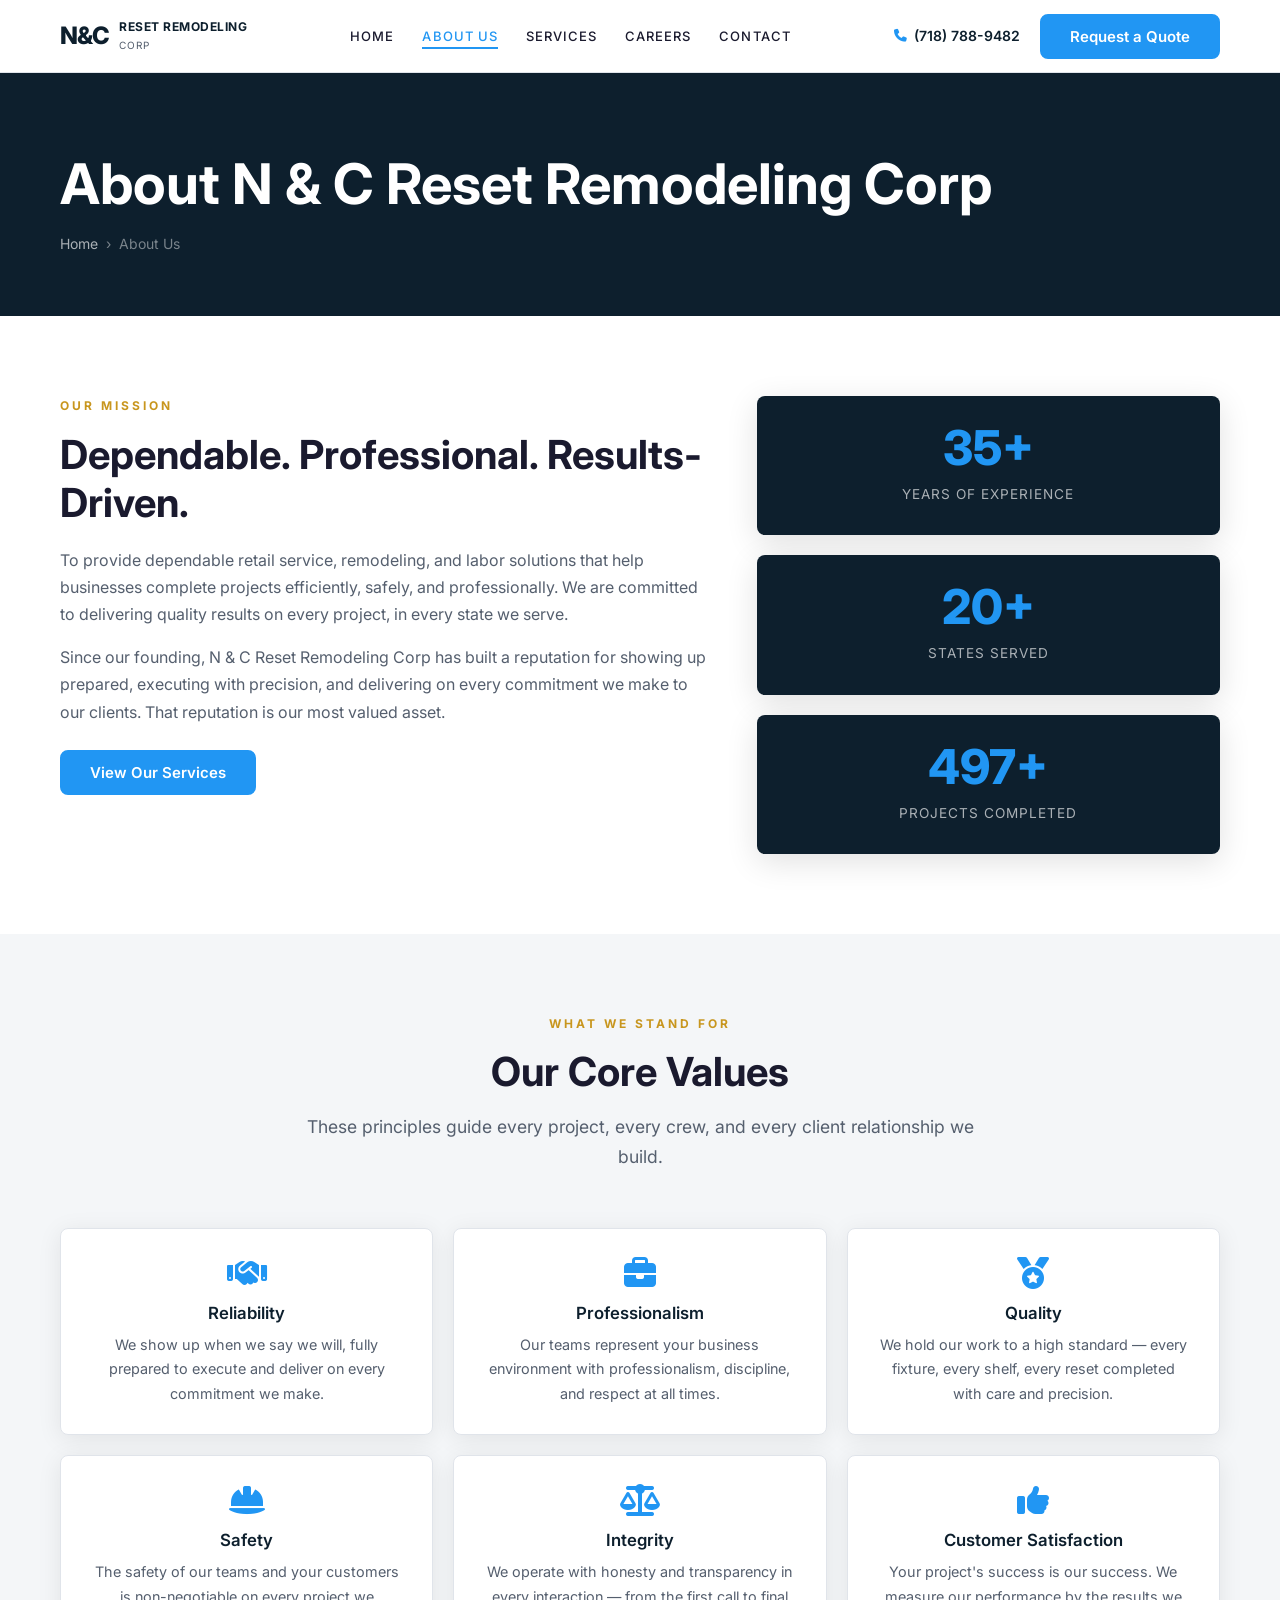
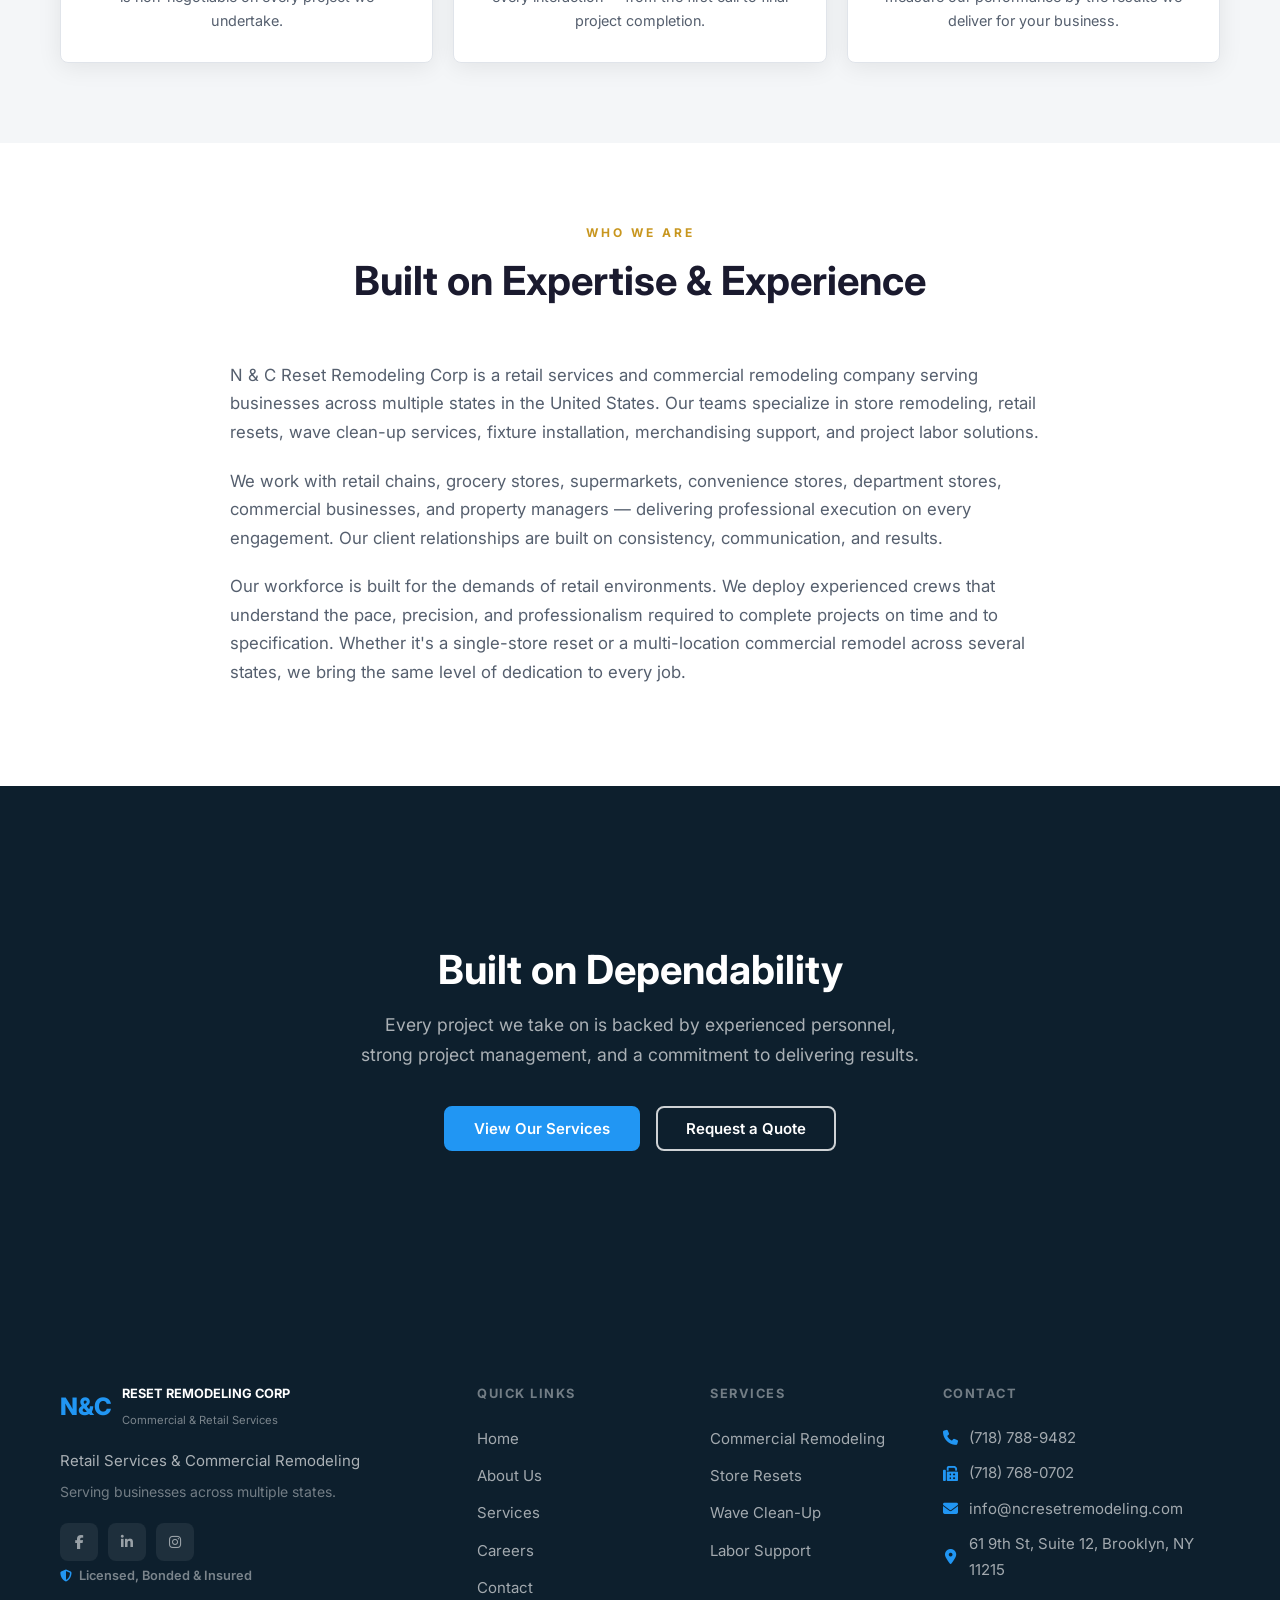
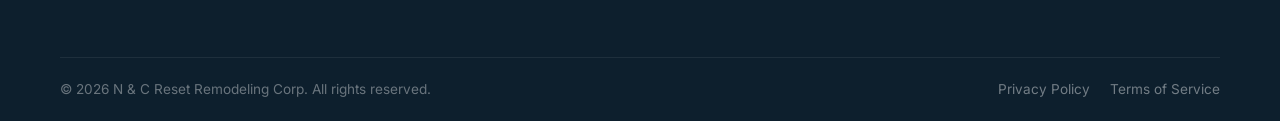
==== about.html @ b8c286b2 "Initial launch-ready build — N&C Reset Remodeling Corp website - 7-page static site: index, about, s" ====
<!DOCTYPE html>
<html lang="en">
<head>
  <meta charset="UTF-8">
  <meta name="viewport" content="width=device-width, initial-scale=1.0">
  <meta name="description" content="About N&C Reset Remodeling Corp — our mission, core values, and company story. Experienced retail services and commercial remodeling across multiple states.">
  <title>About Us — N&C Reset Remodeling Corp</title>
  <link rel="preconnect" href="https://fonts.googleapis.com">
  <link rel="preconnect" href="https://fonts.gstatic.com" crossorigin>
  <link href="https://fonts.googleapis.com/css2?family=Inter:wght@400;500;600;700;800&display=swap" rel="stylesheet">
  <link href="https://cdnjs.cloudflare.com/ajax/libs/font-awesome/6.4.0/css/all.min.css" rel="stylesheet">
  <link rel="stylesheet" href="css/styles.css">
  <link rel="icon" type="image/svg+xml" href="favicon.svg">
  <meta name="theme-color" content="#0D1F2D">
  <meta property="og:type" content="website">
  <meta property="og:site_name" content="N&amp;C Reset Remodeling Corp">
  <meta property="og:title" content="About Us — N&amp;C Reset Remodeling Corp">
  <meta property="og:description" content="35+ years of experience in retail services and commercial remodeling. Dependable crews, professional execution, and multi-state reach.">
  <meta property="og:image" content="https://www.ncresetremodeling.com/og-image.jpg">
  <meta property="og:url" content="https://www.ncresetremodeling.com/about.html">
  <meta name="twitter:card" content="summary_large_image">
  <meta name="twitter:title" content="About Us — N&amp;C Reset Remodeling Corp">
  <meta name="twitter:description" content="35+ years of experience in retail services and commercial remodeling. Dependable crews, professional execution, and multi-state reach.">
  <meta name="twitter:image" content="https://www.ncresetremodeling.com/og-image.jpg">
</head>
<body>

  <a href="#main-content" class="skip-link">Skip to main content</a>

  <header>
    <nav class="site-nav" id="site-nav" aria-label="Main navigation">
      <div class="container">
        <div class="nav-inner">
          <a href="index.html" class="nav-logo" aria-label="N&C Reset Remodeling Corp — Home">
            <span class="nav-logo-mark">N&amp;C</span>
            <div class="nav-logo-text">
              <strong>RESET REMODELING</strong>
              <span>CORP</span>
            </div>
          </a>
          <ul class="nav-links" role="menubar" aria-label="Primary navigation">
            <li role="none"><a href="index.html" role="menuitem">Home</a></li>
            <li role="none"><a href="about.html" role="menuitem" class="active">About Us</a></li>
            <li role="none"><a href="services.html" role="menuitem">Services</a></li>
            <li role="none"><a href="careers.html" role="menuitem">Careers</a></li>
            <li role="none"><a href="contact.html" role="menuitem">Contact</a></li>
          </ul>
          <div class="nav-right">
            <a href="tel:7187889482" class="nav-phone" aria-label="Call us at (718) 788-9482">
              <i class="fas fa-phone" aria-hidden="true"></i> (718) 788-9482
            </a>
            <a href="contact.html#quote" class="btn btn-primary">Request a Quote</a>
          </div>
          <button class="hamburger" id="hamburger" aria-label="Open navigation menu" aria-expanded="false" aria-controls="mobile-menu">
            <span></span><span></span><span></span>
          </button>
        </div>
      </div>
    </nav>
  </header>

  <div class="mobile-menu" id="mobile-menu" role="dialog" aria-modal="true" aria-label="Mobile navigation">
    <a href="index.html">Home</a>
    <a href="about.html">About Us</a>
    <a href="services.html">Services</a>
    <a href="careers.html">Careers</a>
    <a href="contact.html">Contact</a>
    <a href="contact.html#quote" class="btn btn-primary">Request a Quote</a>
  </div>

  <main id="main-content">

    <!-- ── Page Hero ── -->
    <section class="page-hero" aria-labelledby="page-heading">
      <div class="container">
        <h1 id="page-heading">About N &amp; C Reset Remodeling Corp</h1>
        <nav class="breadcrumb" aria-label="Breadcrumb">
          <a href="index.html">Home</a>
          <span class="sep" aria-hidden="true">›</span>
          <span aria-current="page">About Us</span>
        </nav>
      </div>
    </section>

    <!-- ── Mission ── -->
    <section class="section" aria-labelledby="mission-heading">
      <div class="container">
        <div class="mission-grid">
          <div class="mission-text fade-in">
            <span class="section-label">Our Mission</span>
            <h2 id="mission-heading">Dependable. Professional. Results-Driven.</h2>
            <p>To provide dependable retail service, remodeling, and labor solutions that help businesses complete projects efficiently, safely, and professionally. We are committed to delivering quality results on every project, in every state we serve.</p>
            <p>Since our founding, N &amp; C Reset Remodeling Corp has built a reputation for showing up prepared, executing with precision, and delivering on every commitment we make to our clients. That reputation is our most valued asset.</p>
            <a href="services.html" class="btn btn-primary" style="margin-top:8px;">View Our Services</a>
          </div>
          <div class="mission-stats fade-in" data-delay="2">
            <div class="mission-stat-card">
              <span class="big-num">35+</span>
              <span class="big-label">Years of Experience</span>
            </div>
            <div class="mission-stat-card">
              <span class="big-num">20+</span>
              <span class="big-label">States Served</span>
            </div>
            <div class="mission-stat-card">
              <span class="big-num">500+</span>
              <span class="big-label">Projects Completed</span>
            </div>
          </div>
        </div>
      </div>
    </section>

    <!-- ── Core Values ── -->
    <section class="section section-alt" aria-labelledby="values-heading">
      <div class="container">
        <div class="section-head fade-in">
          <span class="section-label">What We Stand For</span>
          <h2 id="values-heading">Our Core Values</h2>
          <p>These principles guide every project, every crew, and every client relationship we build.</p>
        </div>
        <div class="values-grid">
          <article class="value-card fade-in" data-delay="1">
            <i class="fas fa-handshake" aria-hidden="true"></i>
            <h3>Reliability</h3>
            <p>We show up when we say we will, fully prepared to execute and deliver on every commitment we make.</p>
          </article>
          <article class="value-card fade-in" data-delay="2">
            <i class="fas fa-briefcase" aria-hidden="true"></i>
            <h3>Professionalism</h3>
            <p>Our teams represent your business environment with professionalism, discipline, and respect at all times.</p>
          </article>
          <article class="value-card fade-in" data-delay="3">
            <i class="fas fa-medal" aria-hidden="true"></i>
            <h3>Quality</h3>
            <p>We hold our work to a high standard — every fixture, every shelf, every reset completed with care and precision.</p>
          </article>
          <article class="value-card fade-in" data-delay="1">
            <i class="fas fa-hard-hat" aria-hidden="true"></i>
            <h3>Safety</h3>
            <p>The safety of our teams and your customers is non-negotiable on every project we undertake.</p>
          </article>
          <article class="value-card fade-in" data-delay="2">
            <i class="fas fa-scale-balanced" aria-hidden="true"></i>
            <h3>Integrity</h3>
            <p>We operate with honesty and transparency in every interaction — from the first call to final project completion.</p>
          </article>
          <article class="value-card fade-in" data-delay="3">
            <i class="fas fa-thumbs-up" aria-hidden="true"></i>
            <h3>Customer Satisfaction</h3>
            <p>Your project's success is our success. We measure our performance by the results we deliver for your business.</p>
          </article>
        </div>
      </div>
    </section>

    <!-- ── Company Story ── -->
    <section class="section" aria-labelledby="story-heading">
      <div class="container">
        <div class="section-head fade-in">
          <span class="section-label">Who We Are</span>
          <h2 id="story-heading">Built on Expertise &amp; Experience</h2>
        </div>
        <div class="story-content fade-in">
          <p>N &amp; C Reset Remodeling Corp is a retail services and commercial remodeling company serving businesses across multiple states in the United States. Our teams specialize in store remodeling, retail resets, wave clean-up services, fixture installation, merchandising support, and project labor solutions.</p>
          <p>We work with retail chains, grocery stores, supermarkets, convenience stores, department stores, commercial businesses, and property managers — delivering professional execution on every engagement. Our client relationships are built on consistency, communication, and results.</p>
          <p>Our workforce is built for the demands of retail environments. We deploy experienced crews that understand the pace, precision, and professionalism required to complete projects on time and to specification. Whether it's a single-store reset or a multi-location commercial remodel across several states, we bring the same level of dedication to every job.</p>
        </div>
      </div>
    </section>

    <!-- ── Dark CTA ── -->
    <section class="section section-dark" aria-labelledby="about-cta-heading">
      <div class="container">
        <div class="dark-cta-block">
          <h2 id="about-cta-heading" class="fade-in">Built on Dependability</h2>
          <p class="fade-in">Every project we take on is backed by experienced personnel, strong project management, and a commitment to delivering results.</p>
          <div class="cta-btns fade-in">
            <a href="services.html" class="btn btn-primary">View Our Services</a>
            <a href="contact.html#quote" class="btn btn-outline-white">Request a Quote</a>
          </div>
        </div>
      </div>
    </section>

  </main>

  <footer class="site-footer" role="contentinfo">
    <div class="container">
      <div class="footer-grid">
        <div class="footer-brand">
          <div class="footer-logo">
            <span class="footer-logo-mark">N&amp;C</span>
            <div class="footer-logo-text">
              <strong>RESET REMODELING CORP</strong>
              <span>Commercial &amp; Retail Services</span>
            </div>
          </div>
          <p class="footer-tagline">Retail Services &amp; Commercial Remodeling</p>
          <p class="footer-served">Serving businesses across multiple states.</p>
          <div class="social-links" aria-label="Social media links">
            <a href="#" aria-label="Facebook"><i class="fab fa-facebook-f" aria-hidden="true"></i></a>
            <a href="#" aria-label="LinkedIn"><i class="fab fa-linkedin-in" aria-hidden="true"></i></a>
            <a href="#" aria-label="Instagram"><i class="fab fa-instagram" aria-hidden="true"></i></a>
          </div>
          <p class="footer-trust"><i class="fas fa-shield-halved" aria-hidden="true"></i> Licensed, Bonded &amp; Insured</p>
        </div>
        <div class="footer-col">
          <h4>Quick Links</h4>
          <ul>
            <li><a href="index.html">Home</a></li>
            <li><a href="about.html">About Us</a></li>
            <li><a href="services.html">Services</a></li>
            <li><a href="careers.html">Careers</a></li>
            <li><a href="contact.html">Contact</a></li>
          </ul>
        </div>
        <div class="footer-col">
          <h4>Services</h4>
          <ul>
            <li><a href="services.html#remodeling">Commercial Remodeling</a></li>
            <li><a href="services.html#resets">Store Resets</a></li>
            <li><a href="services.html#wave">Wave Clean-Up</a></li>
            <li><a href="services.html#labor">Labor Support</a></li>
          </ul>
        </div>
        <div class="footer-col">
          <h4>Contact</h4>
          <div class="footer-contact-item">
            <i class="fas fa-phone" aria-hidden="true"></i>
            <a href="tel:7187889482">(718) 788-9482</a>
          </div>
          <div class="footer-contact-item">
            <i class="fas fa-fax" aria-hidden="true"></i>
            <span>(718) 768-0702</span>
          </div>
          <div class="footer-contact-item">
            <i class="fas fa-envelope" aria-hidden="true"></i>
            <a href="mailto:info@ncresetremodeling.com">info@ncresetremodeling.com</a>
          </div>
          <div class="footer-contact-item">
            <i class="fas fa-map-marker-alt" aria-hidden="true"></i>
            <span>61 9th St, Suite 12, Brooklyn, NY 11215</span>
          </div>
        </div>
      </div>
      <div class="footer-bottom">
        <p>&copy; <span class="current-year"></span> N &amp; C Reset Remodeling Corp. All rights reserved.</p>
        <div class="footer-legal">
          <a href="privacy.html">Privacy Policy</a>
          <a href="terms.html">Terms of Service</a>
        </div>
      </div>
    </div>
  </footer>

  <script src="js/main.js"></script>
</body>
</html>
---- css/styles.css ----
/* ============================================================
   N&C Reset Remodeling Corp — styles.css
   ============================================================ */

/* ── 1. CSS Custom Properties ────────────────────────────── */
:root {
  --dark:        #0D1F2D;
  --blue:        #1A3C5E;
  --accent:      #2196F3;
  --accent-dk:   #1976D2;
  --gold:        #C8961E;
  --white:       #FFFFFF;
  --light-gray:  #F4F6F8;
  --text-dark:   #1A1A2E;
  --text-gray:   #555F6E;
  --border:      #E0E4EA;

  --font: 'Inter', sans-serif;
  --container: 1200px;
  --pad: 80px;
  --radius: 8px;
  --shadow:    0 4px 24px rgba(0,0,0,0.08);
  --shadow-md: 0 8px 32px rgba(0,0,0,0.12);
  --shadow-lg: 0 16px 48px rgba(0,0,0,0.16);
  --t: all 0.3s ease;
}

/* ── 2. Reset & Base ──────────────────────────────────────── */
*, *::before, *::after { box-sizing: border-box; margin: 0; padding: 0; }
html { scroll-behavior: smooth; }
body {
  font-family: var(--font);
  font-size: 16px;
  color: var(--text-dark);
  line-height: 1.7;
  background: var(--white);
}
img    { max-width: 100%; height: auto; display: block; }
a      { color: inherit; text-decoration: none; }
ul     { list-style: none; }
button { cursor: pointer; border: none; background: none; font-family: inherit; }
input, select, textarea { font-family: inherit; }
p      { margin-bottom: 1rem; }
p:last-child { margin-bottom: 0; }

/* ── 3. Layout ────────────────────────────────────────────── */
.container {
  width: 100%;
  max-width: var(--container);
  margin: 0 auto;
  padding: 0 20px;
}

.section     { padding: var(--pad) 0; }
.section-alt { background: var(--light-gray); }
.section-dark {
  background: var(--dark);
  color: var(--white);
}

.section-label {
  display: block;
  font-size: 0.75rem;
  font-weight: 700;
  letter-spacing: 3px;
  text-transform: uppercase;
  color: var(--gold);
  margin-bottom: 14px;
}

.section-head {
  text-align: center;
  max-width: 680px;
  margin: 0 auto 56px;
}
.section-head h2 { margin-bottom: 16px; }
.section-head p  { font-size: 1.1rem; color: var(--text-gray); }
.section-dark .section-head p { color: rgba(255,255,255,0.65); }

/* Typography */
h1 { font-size: clamp(2rem, 5vw, 3.5rem); font-weight: 700; line-height: 1.15; }
h2 { font-size: clamp(1.75rem, 4vw, 2.5rem); font-weight: 700; line-height: 1.2; }
h3 { font-size: 1.5rem; font-weight: 600; line-height: 1.3; }

/* ADA skip link */
.skip-link {
  position: absolute;
  top: -100px;
  left: 16px;
  background: var(--accent);
  color: var(--white);
  padding: 10px 20px;
  border-radius: 0 0 var(--radius) var(--radius);
  font-weight: 600;
  z-index: 9999;
  transition: top 0.2s;
}
.skip-link:focus { top: 0; }

/* Focus styles */
a:focus-visible,
button:focus-visible,
input:focus-visible,
select:focus-visible,
textarea:focus-visible {
  outline: 3px solid var(--accent);
  outline-offset: 2px;
  border-radius: 2px;
}

/* ── 4. Navigation ────────────────────────────────────────── */
.site-nav {
  position: fixed;
  top: 0; left: 0; right: 0;
  z-index: 1000;
  background: var(--white);
  border-bottom: 1px solid var(--border);
  transition: var(--t);
}
.site-nav.scrolled { box-shadow: 0 2px 20px rgba(0,0,0,0.10); }

.nav-inner {
  display: flex;
  align-items: center;
  justify-content: space-between;
  height: 72px;
  gap: 16px;
}

/* Logo */
.nav-logo {
  display: flex;
  align-items: center;
  gap: 10px;
  flex-shrink: 0;
  text-decoration: none;
}
.nav-logo-mark {
  font-size: 1.5rem;
  font-weight: 800;
  color: var(--dark);
  letter-spacing: -1px;
  line-height: 1;
}
.nav-logo-text { line-height: 1.15; }
.nav-logo-text strong {
  display: block;
  font-size: 0.75rem;
  font-weight: 700;
  color: var(--dark);
  letter-spacing: 0.5px;
}
.nav-logo-text span {
  font-size: 0.625rem;
  font-weight: 400;
  color: var(--text-gray);
  letter-spacing: 1px;
  text-transform: uppercase;
}

/* Center links (desktop only) */
.nav-links {
  display: none;
  align-items: center;
  gap: 28px;
  flex: 1;
  justify-content: center;
}
.nav-links a {
  font-size: 0.8125rem;
  font-weight: 500;
  text-transform: uppercase;
  letter-spacing: 0.08em;
  color: var(--text-dark);
  padding-bottom: 3px;
  border-bottom: 2px solid transparent;
  transition: var(--t);
}
.nav-links a:hover,
.nav-links a.active {
  color: var(--accent);
  border-bottom-color: var(--accent);
}

/* Right side (desktop only) */
.nav-right {
  display: none;
  align-items: center;
  gap: 20px;
  flex-shrink: 0;
}
.nav-phone {
  display: flex;
  align-items: center;
  gap: 7px;
  font-size: 0.875rem;
  font-weight: 600;
  color: var(--dark);
  white-space: nowrap;
}
.nav-phone i { color: var(--accent); font-size: 0.8rem; }
.nav-phone:hover { color: var(--accent); }

/* Hamburger */
.hamburger {
  display: flex;
  flex-direction: column;
  gap: 5px;
  padding: 8px;
  cursor: pointer;
  background: none;
  border: none;
}
.hamburger span {
  display: block;
  width: 24px;
  height: 2px;
  background: var(--dark);
  border-radius: 2px;
  transition: var(--t);
}
.hamburger.open span:nth-child(1) { transform: translateY(7px) rotate(45deg); }
.hamburger.open span:nth-child(2) { opacity: 0; transform: scaleX(0); }
.hamburger.open span:nth-child(3) { transform: translateY(-7px) rotate(-45deg); }

/* Mobile fullscreen menu */
.mobile-menu {
  position: fixed;
  inset: 0;
  z-index: 999;
  background: var(--dark);
  display: flex;
  flex-direction: column;
  align-items: center;
  justify-content: center;
  gap: 28px;
  opacity: 0;
  visibility: hidden;
  transition: opacity 0.3s ease, visibility 0.3s ease;
}
.mobile-menu.open { opacity: 1; visibility: visible; }
.mobile-menu a {
  font-size: 1.4rem;
  font-weight: 600;
  color: var(--white);
  letter-spacing: 0.04em;
  transition: var(--t);
}
.mobile-menu a:hover { color: var(--accent); }
.mobile-menu .btn { font-size: 1rem; margin-top: 8px; }

/* ── 5. Buttons ────────────────────────────────────────────── */
.btn {
  display: inline-flex;
  align-items: center;
  gap: 8px;
  padding: 13px 28px;
  border-radius: var(--radius);
  font-size: 0.9375rem;
  font-weight: 600;
  line-height: 1;
  transition: var(--t);
  cursor: pointer;
  white-space: nowrap;
  text-decoration: none;
}
.btn-primary {
  background: var(--accent);
  color: var(--white);
  border: 2px solid var(--accent);
}
.btn-primary:hover {
  background: var(--accent-dk);
  border-color: var(--accent-dk);
  transform: translateY(-1px);
  box-shadow: 0 4px 12px rgba(33,150,243,0.35);
}
.btn-outline-white {
  background: transparent;
  color: var(--white);
  border: 2px solid rgba(255,255,255,0.8);
}
.btn-outline-white:hover {
  background: rgba(255,255,255,0.12);
  border-color: var(--white);
  transform: translateY(-1px);
}
.btn-white {
  background: var(--white);
  color: var(--dark);
  border: 2px solid var(--white);
}
.btn-white:hover { background: var(--light-gray); transform: translateY(-1px); }
.btn-outline-navy {
  background: transparent;
  color: var(--white);
  border: 2px solid rgba(255,255,255,0.5);
}
.btn-outline-navy:hover {
  background: rgba(255,255,255,0.1);
  border-color: var(--white);
}
.btn-outline-dark {
  background: transparent;
  color: var(--dark);
  border: 2px solid var(--border);
}
.btn-outline-dark:hover {
  background: var(--light-gray);
  border-color: var(--dark);
  transform: translateY(-1px);
}

/* ── 6. Hero (Homepage) ───────────────────────────────────── */
.hero {
  position: relative;
  height: 100vh;
  min-height: 600px;
  max-height: 920px;
  margin-top: 72px;
  background-image: url('https://images.unsplash.com/photo-1441984904996-e0b6ba687e04?auto=format&fit=crop&w=1600&q=80');
  background-size: cover;
  background-position: center;
  display: flex;
  align-items: center;
}
.hero-overlay {
  position: absolute;
  inset: 0;
  background: rgba(13,31,45,0.72);
}
.hero-content {
  position: relative;
  z-index: 1;
  max-width: 700px;
}
.hero-label {
  display: block;
  font-size: 0.75rem;
  font-weight: 700;
  letter-spacing: 3px;
  text-transform: uppercase;
  color: var(--gold);
  margin-bottom: 20px;
}
.hero-content h1 { color: var(--white); margin-bottom: 24px; }
.hero-sub {
  font-size: 1.125rem;
  color: rgba(255,255,255,0.85);
  margin-bottom: 40px;
  line-height: 1.7;
}
.hero-ctas { display: flex; gap: 16px; flex-wrap: wrap; }

/* ── 7. Stats Bar ─────────────────────────────────────────── */
.stats-bar {
  background: var(--dark);
  padding: 48px 0;
}
.stats-grid {
  display: grid;
  grid-template-columns: repeat(2, 1fr);
  gap: 40px 24px;
}
.stat-item { text-align: center; }
.stat-num {
  display: block;
  font-size: 2.5rem;
  font-weight: 800;
  color: var(--accent);
  line-height: 1;
  margin-bottom: 8px;
}
.stat-label {
  font-size: 0.8125rem;
  font-weight: 500;
  color: rgba(255,255,255,0.65);
  text-transform: uppercase;
  letter-spacing: 1px;
}

/* ── 8. About Snapshot ────────────────────────────────────── */
.about-grid {
  display: grid;
  gap: 56px;
  align-items: center;
}
.about-img {
  border-radius: var(--radius);
  overflow: hidden;
  box-shadow: var(--shadow-md);
}
.about-img img { width: 100%; height: 420px; object-fit: cover; }
.about-text .section-label { margin-bottom: 10px; }
.about-text h2 { margin-bottom: 20px; }
.about-text > p { color: var(--text-gray); margin-bottom: 24px; }
.about-checklist {
  display: flex;
  flex-direction: column;
  gap: 12px;
  margin-bottom: 36px;
}
.about-checklist li {
  display: flex;
  align-items: center;
  gap: 12px;
  font-weight: 500;
  font-size: 0.9375rem;
}
.about-checklist li::before {
  content: '✓';
  display: flex;
  align-items: center;
  justify-content: center;
  width: 22px;
  height: 22px;
  min-width: 22px;
  background: var(--accent);
  color: var(--white);
  border-radius: 50%;
  font-size: 0.75rem;
  font-weight: 700;
}

/* ── 9. Service Cards (Homepage) ──────────────────────────── */
.services-grid {
  display: grid;
  grid-template-columns: 1fr;
  gap: 24px;
}
.service-card {
  background: var(--white);
  border-radius: var(--radius);
  padding: 32px 28px;
  box-shadow: var(--shadow);
  border: 1px solid var(--border);
  transition: var(--t);
}
.service-card:hover {
  transform: translateY(-4px);
  box-shadow: var(--shadow-md);
  border-color: rgba(33,150,243,0.25);
}
.svc-icon-wrap {
  width: 54px;
  height: 54px;
  background: rgba(33,150,243,0.1);
  border-radius: 12px;
  display: flex;
  align-items: center;
  justify-content: center;
  margin-bottom: 20px;
}
.svc-icon-wrap i { font-size: 1.4rem; color: var(--accent); }
.service-card h3 {
  font-size: 1.125rem;
  font-weight: 700;
  margin-bottom: 12px;
  color: var(--dark);
}
.service-card p { font-size: 0.9375rem; color: var(--text-gray); margin-bottom: 20px; }
.svc-link {
  font-size: 0.875rem;
  font-weight: 600;
  color: var(--accent);
  display: inline-flex;
  align-items: center;
  gap: 6px;
  transition: var(--t);
}
.svc-link:hover { gap: 10px; color: var(--accent-dk); }

/* ── 10. Why Choose Us ────────────────────────────────────── */
.why-grid { display: grid; gap: 28px; }
.why-item { display: flex; gap: 20px; align-items: flex-start; }
.why-icon {
  width: 52px;
  height: 52px;
  min-width: 52px;
  background: rgba(33,150,243,0.15);
  border-radius: 12px;
  display: flex;
  align-items: center;
  justify-content: center;
}
.why-icon i { font-size: 1.25rem; color: var(--accent); }
.why-item h3 {
  font-size: 1rem;
  font-weight: 700;
  margin-bottom: 6px;
  color: var(--white);
}
.why-item p { font-size: 0.9rem; color: rgba(255,255,255,0.62); margin: 0; }

/* ── 11. Service Areas ────────────────────────────────────── */
.areas-intro { font-size: 1.1rem; color: var(--text-gray); text-align: center; max-width: 680px; margin: 0 auto 40px; }
.regions-grid {
  display: grid;
  grid-template-columns: repeat(2, 1fr);
  gap: 16px;
  max-width: 800px;
  margin: 0 auto;
}
.region-chip {
  background: var(--white);
  border: 1px solid var(--border);
  border-radius: var(--radius);
  padding: 18px 22px;
  display: flex;
  align-items: center;
  gap: 14px;
  font-weight: 600;
  font-size: 0.9375rem;
  color: var(--dark);
  box-shadow: var(--shadow);
  transition: var(--t);
}
.region-chip i { color: var(--accent); font-size: 1rem; }
.region-chip:hover { border-color: var(--accent); color: var(--accent); transform: translateY(-2px); box-shadow: var(--shadow-md); }

/* ── 12. CTA Banner ───────────────────────────────────────── */
.cta-banner {
  background: var(--accent);
  padding: var(--pad) 0;
  text-align: center;
}
.cta-banner h2 { color: var(--white); margin-bottom: 16px; }
.cta-banner p { color: rgba(255,255,255,0.9); font-size: 1.1rem; margin-bottom: 36px; }
.cta-btns { display: flex; gap: 16px; justify-content: center; flex-wrap: wrap; }

/* ── 13. Page Heroes ──────────────────────────────────────── */
.page-hero {
  background: var(--dark);
  padding: 80px 0 60px;
  margin-top: 72px;
}
.page-hero h1 { color: var(--white); margin-bottom: 16px; }
.page-hero .hero-sub {
  font-size: 1.125rem;
  color: rgba(255,255,255,0.75);
  max-width: 600px;
  margin-bottom: 16px;
}
.breadcrumb {
  display: flex;
  align-items: center;
  gap: 8px;
  font-size: 0.875rem;
  color: rgba(255,255,255,0.45);
  margin-top: 12px;
}
.breadcrumb a { color: rgba(255,255,255,0.65); transition: var(--t); }
.breadcrumb a:hover { color: var(--accent); }

/* ── 14. About Page ───────────────────────────────────────── */
.mission-grid { display: grid; gap: 48px; align-items: start; }
.mission-text h2 { margin-bottom: 20px; }
.mission-text p { color: var(--text-gray); }

.mission-stats {
  display: flex;
  flex-direction: column;
  gap: 20px;
}
.mission-stat-card {
  background: var(--dark);
  color: var(--white);
  border-radius: var(--radius);
  padding: 28px 32px;
  text-align: center;
  box-shadow: var(--shadow-md);
}
.mission-stat-card .big-num {
  display: block;
  font-size: 3rem;
  font-weight: 800;
  color: var(--accent);
  line-height: 1;
  margin-bottom: 8px;
}
.mission-stat-card .big-label {
  font-size: 0.85rem;
  color: rgba(255,255,255,0.65);
  text-transform: uppercase;
  letter-spacing: 1px;
}

.values-grid { display: grid; gap: 20px; }
.value-card {
  background: var(--white);
  border-radius: var(--radius);
  padding: 28px;
  box-shadow: var(--shadow);
  border: 1px solid var(--border);
  text-align: center;
  transition: var(--t);
}
.value-card:hover { transform: translateY(-3px); box-shadow: var(--shadow-md); }
.value-card i { font-size: 2rem; color: var(--accent); margin-bottom: 14px; display: block; }
.value-card h3 { font-size: 1.05rem; margin-bottom: 8px; color: var(--dark); }
.value-card p { font-size: 0.9rem; color: var(--text-gray); margin: 0; }

.story-content { max-width: 820px; margin: 0 auto; }
.story-content p { font-size: 1.05rem; color: var(--text-gray); margin-bottom: 20px; }

.dark-cta-block { text-align: center; padding: var(--pad) 0; }
.dark-cta-block h2 { color: var(--white); margin-bottom: 16px; }
.dark-cta-block p { color: rgba(255,255,255,0.65); font-size: 1.1rem; margin-bottom: 36px; max-width: 560px; margin-left: auto; margin-right: auto; }

/* ── 15. Services Page ────────────────────────────────────── */
.svc-section { padding: var(--pad) 0; }
.svc-section:nth-child(even) { background: var(--light-gray); }

.svc-grid { display: grid; gap: 64px; align-items: center; }
.svc-grid.reverse .svc-img  { order: 2; }
.svc-grid.reverse .svc-body { order: 1; }

.svc-img {
  border-radius: var(--radius);
  overflow: hidden;
  box-shadow: var(--shadow-md);
}
.svc-img img { width: 100%; height: 380px; object-fit: cover; }

.svc-body h2 { margin-bottom: 16px; }
.svc-body > p { color: var(--text-gray); margin-bottom: 28px; }

.svc-list {
  display: grid;
  grid-template-columns: 1fr 1fr;
  gap: 10px 24px;
  margin-bottom: 32px;
}
.svc-list li {
  display: flex;
  align-items: center;
  gap: 10px;
  font-size: 0.9375rem;
  font-weight: 500;
  color: var(--text-dark);
}
.svc-list li::before {
  content: '✓';
  color: var(--accent);
  font-weight: 700;
  font-size: 0.875rem;
  flex-shrink: 0;
}

/* ── 16. Careers Page ─────────────────────────────────────── */
.perks-grid { display: grid; gap: 24px; }
.perk-card {
  background: var(--white);
  border-radius: var(--radius);
  padding: 28px;
  box-shadow: var(--shadow);
  border: 1px solid var(--border);
  display: flex;
  gap: 20px;
  align-items: flex-start;
  transition: var(--t);
}
.perk-card:hover { transform: translateY(-3px); box-shadow: var(--shadow-md); }
.perk-icon {
  width: 52px;
  height: 52px;
  min-width: 52px;
  background: rgba(33,150,243,0.1);
  border-radius: 10px;
  display: flex;
  align-items: center;
  justify-content: center;
}
.perk-icon i { font-size: 1.3rem; color: var(--accent); }
.perk-body h3 { font-size: 1.05rem; font-weight: 700; margin-bottom: 6px; color: var(--dark); }
.perk-body p { font-size: 0.9375rem; color: var(--text-gray); margin: 0; }

/* ── 17. Forms ────────────────────────────────────────────── */
.form-wrap {
  max-width: 800px;
  margin: 0 auto;
}
.form-card {
  background: var(--white);
  border-radius: var(--radius);
  padding: 48px;
  box-shadow: var(--shadow-md);
}
.form-card h2 { margin-bottom: 8px; }
.form-subtitle { color: var(--text-gray); font-size: 0.9375rem; margin-bottom: 36px; }

.form-row {
  display: grid;
  gap: 20px;
  margin-bottom: 20px;
}
.form-group { display: flex; flex-direction: column; gap: 6px; }
.form-group label {
  font-size: 0.875rem;
  font-weight: 600;
  color: var(--text-dark);
}
.form-group label .req { color: #e53935; margin-left: 2px; }

.form-group input,
.form-group select,
.form-group textarea {
  padding: 12px 16px;
  border: 1.5px solid var(--border);
  border-radius: var(--radius);
  font-size: 0.9375rem;
  color: var(--text-dark);
  background: var(--white);
  transition: border-color 0.2s, box-shadow 0.2s;
  outline: none;
  width: 100%;
}
.form-group input:focus,
.form-group select:focus,
.form-group textarea:focus {
  border-color: var(--accent);
  box-shadow: 0 0 0 3px rgba(33,150,243,0.12);
}
.form-group input.has-error,
.form-group select.has-error,
.form-group textarea.has-error {
  border-color: #e53935;
  box-shadow: 0 0 0 3px rgba(229,57,53,0.1);
}
.form-group textarea { resize: vertical; min-height: 120px; }

.error-msg {
  font-size: 0.8rem;
  color: #e53935;
  font-weight: 500;
  display: none;
}
.error-msg.show { display: block; }

.file-label {
  display: flex;
  align-items: center;
  gap: 12px;
  padding: 12px 16px;
  border: 1.5px dashed var(--border);
  border-radius: var(--radius);
  cursor: pointer;
  color: var(--text-gray);
  font-size: 0.9375rem;
  transition: var(--t);
}
.file-label:hover { border-color: var(--accent); color: var(--accent); }
.file-label i { font-size: 1.1rem; color: var(--accent); }
.file-label input[type="file"] { display: none; }

.btn-submit {
  width: 100%;
  padding: 16px;
  background: var(--accent);
  color: var(--white);
  border: none;
  border-radius: var(--radius);
  font-size: 1rem;
  font-weight: 600;
  cursor: pointer;
  transition: var(--t);
  margin-top: 12px;
  display: flex;
  align-items: center;
  justify-content: center;
  gap: 10px;
  font-family: var(--font);
}
.btn-submit:hover { background: var(--accent-dk); transform: translateY(-1px); }
.btn-submit:disabled { opacity: 0.6; cursor: not-allowed; transform: none; }

.form-success {
  display: none;
  text-align: center;
  padding: 56px 24px;
}
.form-success i { font-size: 3.5rem; color: #43a047; margin-bottom: 16px; display: block; }
.form-success h3 { margin-bottom: 12px; color: var(--dark); font-size: 1.4rem; }
.form-success p { color: var(--text-gray); font-size: 1rem; }

/* ── 18. Contact Page ─────────────────────────────────────── */
.contact-layout { display: grid; gap: 56px; }
.contact-info-panel h2 { margin-bottom: 16px; }
.contact-info-panel > p { color: var(--text-gray); margin-bottom: 32px; }

.contact-detail {
  display: flex;
  align-items: flex-start;
  gap: 16px;
  margin-bottom: 20px;
}
.cd-icon {
  width: 42px;
  height: 42px;
  min-width: 42px;
  background: rgba(33,150,243,0.1);
  border-radius: 10px;
  display: flex;
  align-items: center;
  justify-content: center;
}
.cd-icon i { color: var(--accent); font-size: 0.95rem; }
.cd-body strong {
  display: block;
  font-size: 0.8125rem;
  font-weight: 700;
  color: var(--dark);
  margin-bottom: 3px;
  text-transform: uppercase;
  letter-spacing: 0.5px;
}
.cd-body span,
.cd-body a { font-size: 0.9375rem; color: var(--text-gray); }
.cd-body a:hover { color: var(--accent); }

.map-embed {
  border-radius: var(--radius);
  overflow: hidden;
  box-shadow: var(--shadow);
  margin-top: 32px;
}
.map-embed iframe { display: block; width: 100%; height: 300px; border: 0; }

/* Quote form section */
.quote-section { padding: var(--pad) 0; background: var(--light-gray); }
.quote-section .form-card { box-shadow: var(--shadow-lg); }

/* ── 19. Footer ───────────────────────────────────────────── */
.site-footer {
  background: var(--dark);
  color: var(--white);
  padding: 72px 0 0;
}
.footer-grid { display: grid; gap: 48px; padding-bottom: 56px; }

.footer-brand .footer-logo {
  display: flex;
  align-items: center;
  gap: 10px;
  margin-bottom: 16px;
}
.footer-logo-mark { font-size: 1.5rem; font-weight: 800; color: var(--accent); }
.footer-logo-text strong { display: block; font-size: 0.8rem; color: var(--white); font-weight: 700; }
.footer-logo-text span { font-size: 0.7rem; color: rgba(255,255,255,0.45); }
.footer-tagline { font-size: 0.9375rem; color: rgba(255,255,255,0.65); margin-bottom: 6px; }
.footer-served { font-size: 0.875rem; color: rgba(255,255,255,0.42); margin-bottom: 20px; }

.social-links { display: flex; gap: 10px; }
.social-links a {
  width: 38px;
  height: 38px;
  border-radius: 8px;
  background: rgba(255,255,255,0.07);
  display: flex;
  align-items: center;
  justify-content: center;
  color: rgba(255,255,255,0.55);
  font-size: 0.875rem;
  transition: var(--t);
}
.social-links a:hover { background: var(--accent); color: var(--white); }

.footer-col h4 {
  font-size: 0.8rem;
  font-weight: 700;
  text-transform: uppercase;
  letter-spacing: 1.5px;
  color: rgba(255,255,255,0.42);
  margin-bottom: 20px;
}
.footer-col ul { display: flex; flex-direction: column; gap: 10px; }
.footer-col ul li a {
  font-size: 0.9375rem;
  color: rgba(255,255,255,0.62);
  transition: var(--t);
}
.footer-col ul li a:hover { color: var(--accent); }

.footer-contact-item {
  display: flex;
  align-items: center;
  gap: 10px;
  margin-bottom: 10px;
  font-size: 0.9375rem;
  color: rgba(255,255,255,0.62);
}
.footer-contact-item i { color: var(--accent); width: 16px; text-align: center; flex-shrink: 0; }
.footer-contact-item a { color: rgba(255,255,255,0.62); }
.footer-contact-item a:hover { color: var(--accent); }

.footer-bottom {
  border-top: 1px solid rgba(255,255,255,0.07);
  padding: 20px 0;
  display: flex;
  align-items: center;
  justify-content: space-between;
  flex-wrap: wrap;
  gap: 12px;
}
.footer-bottom p { font-size: 0.85rem; color: rgba(255,255,255,0.38); margin: 0; }
.footer-legal { display: flex; gap: 20px; }
.footer-legal a { font-size: 0.85rem; color: rgba(255,255,255,0.42); transition: var(--t); }
.footer-legal a:hover { color: var(--accent); }

/* ── 20. Number Counter Pop ──────────────────────────────── */
@keyframes countPop {
  0%   { transform: scale(1); }
  45%  { transform: scale(1.12); }
  100% { transform: scale(1); }
}
.count-done {
  animation: countPop 0.35s cubic-bezier(0.34, 1.56, 0.64, 1) forwards;
}

/* ── 21. Fade Animations ──────────────────────────────────── */
.fade-in {
  opacity: 0;
  transform: translateY(24px);
  transition: opacity 0.6s ease, transform 0.6s ease;
}
.fade-in.visible { opacity: 1; transform: translateY(0); }
.fade-in[data-delay="1"] { transition-delay: 0.1s; }
.fade-in[data-delay="2"] { transition-delay: 0.2s; }
.fade-in[data-delay="3"] { transition-delay: 0.3s; }
.fade-in[data-delay="4"] { transition-delay: 0.4s; }

/* ── 21. Process Steps (How It Works) ────────────────────── */
.process-grid {
  display: grid;
  gap: 24px;
  max-width: 960px;
  margin: 0 auto;
}
.process-step {
  text-align: center;
  padding: 36px 28px;
  background: var(--white);
  border-radius: var(--radius);
  box-shadow: var(--shadow);
  border: 1px solid var(--border);
  transition: var(--t);
}
.process-step:hover { transform: translateY(-3px); box-shadow: var(--shadow-md); }
.step-num {
  font-size: 3.5rem;
  font-weight: 800;
  color: rgba(33,150,243,0.13);
  line-height: 1;
  margin-bottom: 16px;
}
.process-step h3 { font-size: 1.05rem; font-weight: 700; margin-bottom: 10px; color: var(--dark); }
.process-step p  { font-size: 0.9375rem; color: var(--text-gray); margin: 0; }
.process-connector {
  display: none;
  align-items: center;
  justify-content: center;
  font-size: 1.5rem;
  color: var(--accent);
  font-weight: 700;
}

/* Process list (contact page right panel) */
.process-list { list-style: none; display: flex; flex-direction: column; gap: 20px; }
.process-list li { display: flex; gap: 16px; align-items: flex-start; }
.pl-num {
  font-size: 1rem;
  font-weight: 800;
  color: var(--accent);
  min-width: 28px;
  line-height: 1.4;
}
.pl-body { display: flex; flex-direction: column; gap: 3px; }
.pl-body strong { font-size: 0.9375rem; font-weight: 700; color: var(--dark); }
.pl-body span   { font-size: 0.875rem; color: var(--text-gray); }

/* Footer trust badge */
.footer-trust {
  display: flex;
  align-items: center;
  gap: 7px;
  font-size: 0.8rem;
  font-weight: 600;
  color: rgba(255,255,255,0.45);
  margin-top: 4px;
  margin-bottom: 16px;
}
.footer-trust i { color: var(--accent); font-size: 0.75rem; }

/* ── 22. Media Queries ────────────────────────────────────── */
@media (min-width: 768px) {
  .process-grid     { grid-template-columns: 1fr 36px 1fr 36px 1fr; align-items: center; }
  .process-connector { display: flex; }
  .stats-grid       { grid-template-columns: repeat(4, 1fr); }
  .about-grid       { grid-template-columns: 1fr 1fr; }
  .mission-grid     { grid-template-columns: 1.4fr 1fr; }
  .why-grid         { grid-template-columns: repeat(2, 1fr); }
  .regions-grid     { grid-template-columns: repeat(3, 1fr); }
  .perks-grid       { grid-template-columns: repeat(3, 1fr); }
  .values-grid      { grid-template-columns: repeat(2, 1fr); }
  .contact-layout   { grid-template-columns: 1fr 1fr; }
  .footer-grid      { grid-template-columns: 2fr 1fr 1fr 1.5fr; }
  .form-row         { grid-template-columns: 1fr 1fr; }
  .svc-grid         { grid-template-columns: 1fr 1fr; }
  .services-grid    { grid-template-columns: repeat(2, 1fr); }
}
@media (min-width: 1024px) {
  .nav-links     { display: flex; }
  .nav-right     { display: flex; }
  .hamburger     { display: none; }
  .services-grid { grid-template-columns: repeat(4, 1fr); }
  .why-grid      { grid-template-columns: repeat(3, 1fr); }
  .values-grid   { grid-template-columns: repeat(3, 1fr); }
}

/* ── Mobile (≤ 767px) ─────────────────────────────────────── */
@media (max-width: 767px) {
  :root { --pad: 48px; }

  /* Typography */
  h3 { font-size: 1.2rem; }

  /* Hero */
  .hero { min-height: 520px; max-height: none; }
  .hero-content { max-width: 100%; }
  .hero-sub { font-size: 1rem; margin-bottom: 28px; }
  .hero-ctas { flex-direction: column; align-items: flex-start; gap: 12px; }
  .hero-ctas .btn { width: 100%; justify-content: center; }

  /* Page hero */
  .page-hero { padding: 60px 0 36px; }

  /* Section */
  .section-head { margin-bottom: 36px; }
  .section-head p { font-size: 1rem; }

  /* Services overview cards */
  .service-card { padding: 24px 20px; }

  /* Service page: image heights */
  .svc-img img   { height: 220px; }
  .about-img img { height: 240px; }
  .svc-grid      { gap: 28px; }
  .svc-grid.reverse .svc-img  { order: unset; }
  .svc-grid.reverse .svc-body { order: unset; }
  .svc-list      { grid-template-columns: 1fr; }

  /* Stats */
  .stats-grid { gap: 24px 16px; }
  .stat-num   { font-size: 2rem; }

  /* About page stats */
  .mission-stats { flex-direction: row; flex-wrap: wrap; gap: 16px; }
  .mission-stat-card { flex: 1 1 calc(50% - 8px); min-width: 120px; padding: 20px 12px; }
  .mission-stat-card .big-num { font-size: 2.25rem; }

  /* Process steps */
  .process-step { padding: 28px 20px; }
  .step-num { font-size: 2.5rem; }

  /* CTA banner buttons */
  .cta-btns { flex-direction: column; align-items: center; }
  .cta-btns .btn { width: 100%; max-width: 380px; justify-content: center; }

  /* Forms */
  .form-card { padding: 24px 16px; }

  /* Contact layout */
  .contact-layout { gap: 32px; }
  .map-embed iframe { height: 220px; }

  /* Footer */
  .footer-grid { gap: 36px; }
  .footer-bottom { flex-direction: column; align-items: flex-start; gap: 8px; }

  /* Perk cards — stack content naturally */
  .perk-card { flex-direction: column; gap: 14px; }
}

/* ── Extra small phones (≤ 400px) ────────────────────────── */
@media (max-width: 400px) {
  .container { padding: 0 14px; }
  .btn { padding: 12px 20px; font-size: 0.875rem; }
  .nav-logo-mark { font-size: 1.25rem; }
  .hero-ctas .btn { font-size: 0.875rem; }
  .form-card { padding: 20px 12px; }
  .mission-stat-card { flex: 1 1 100%; }
}
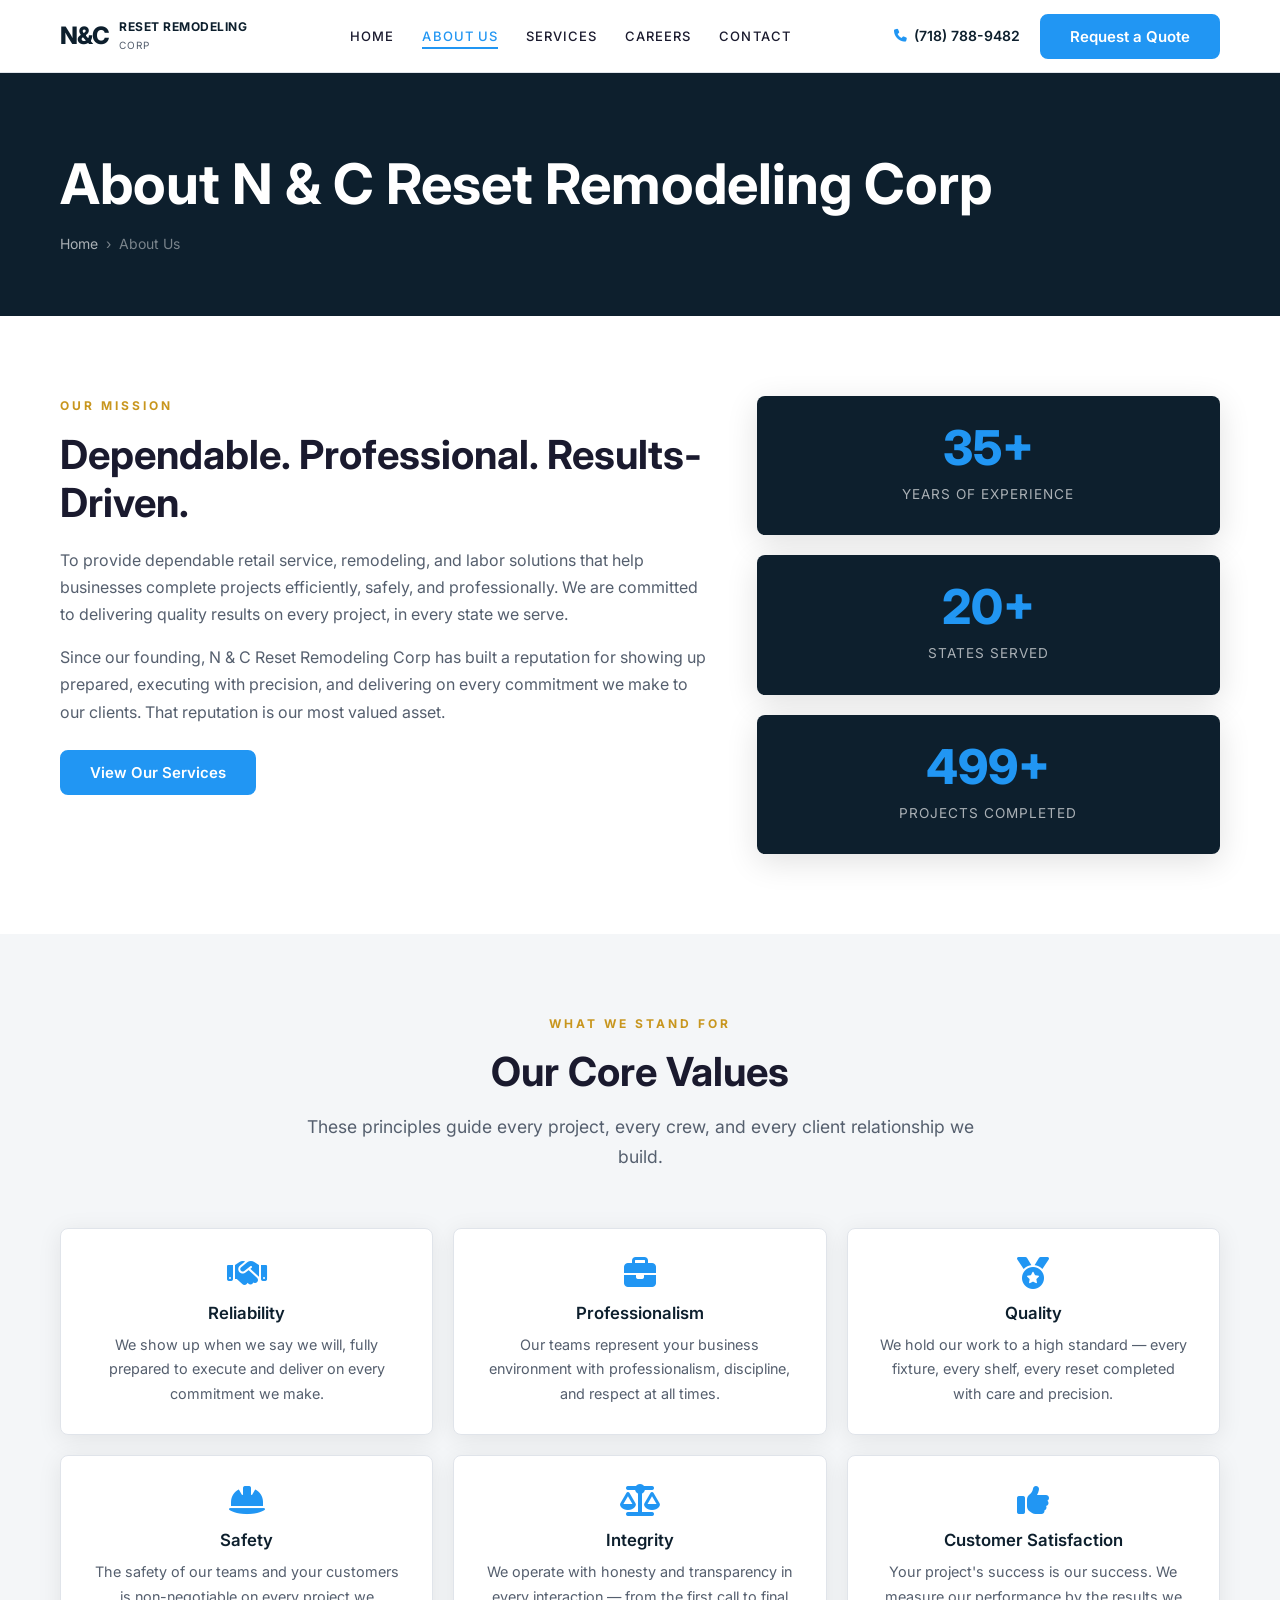
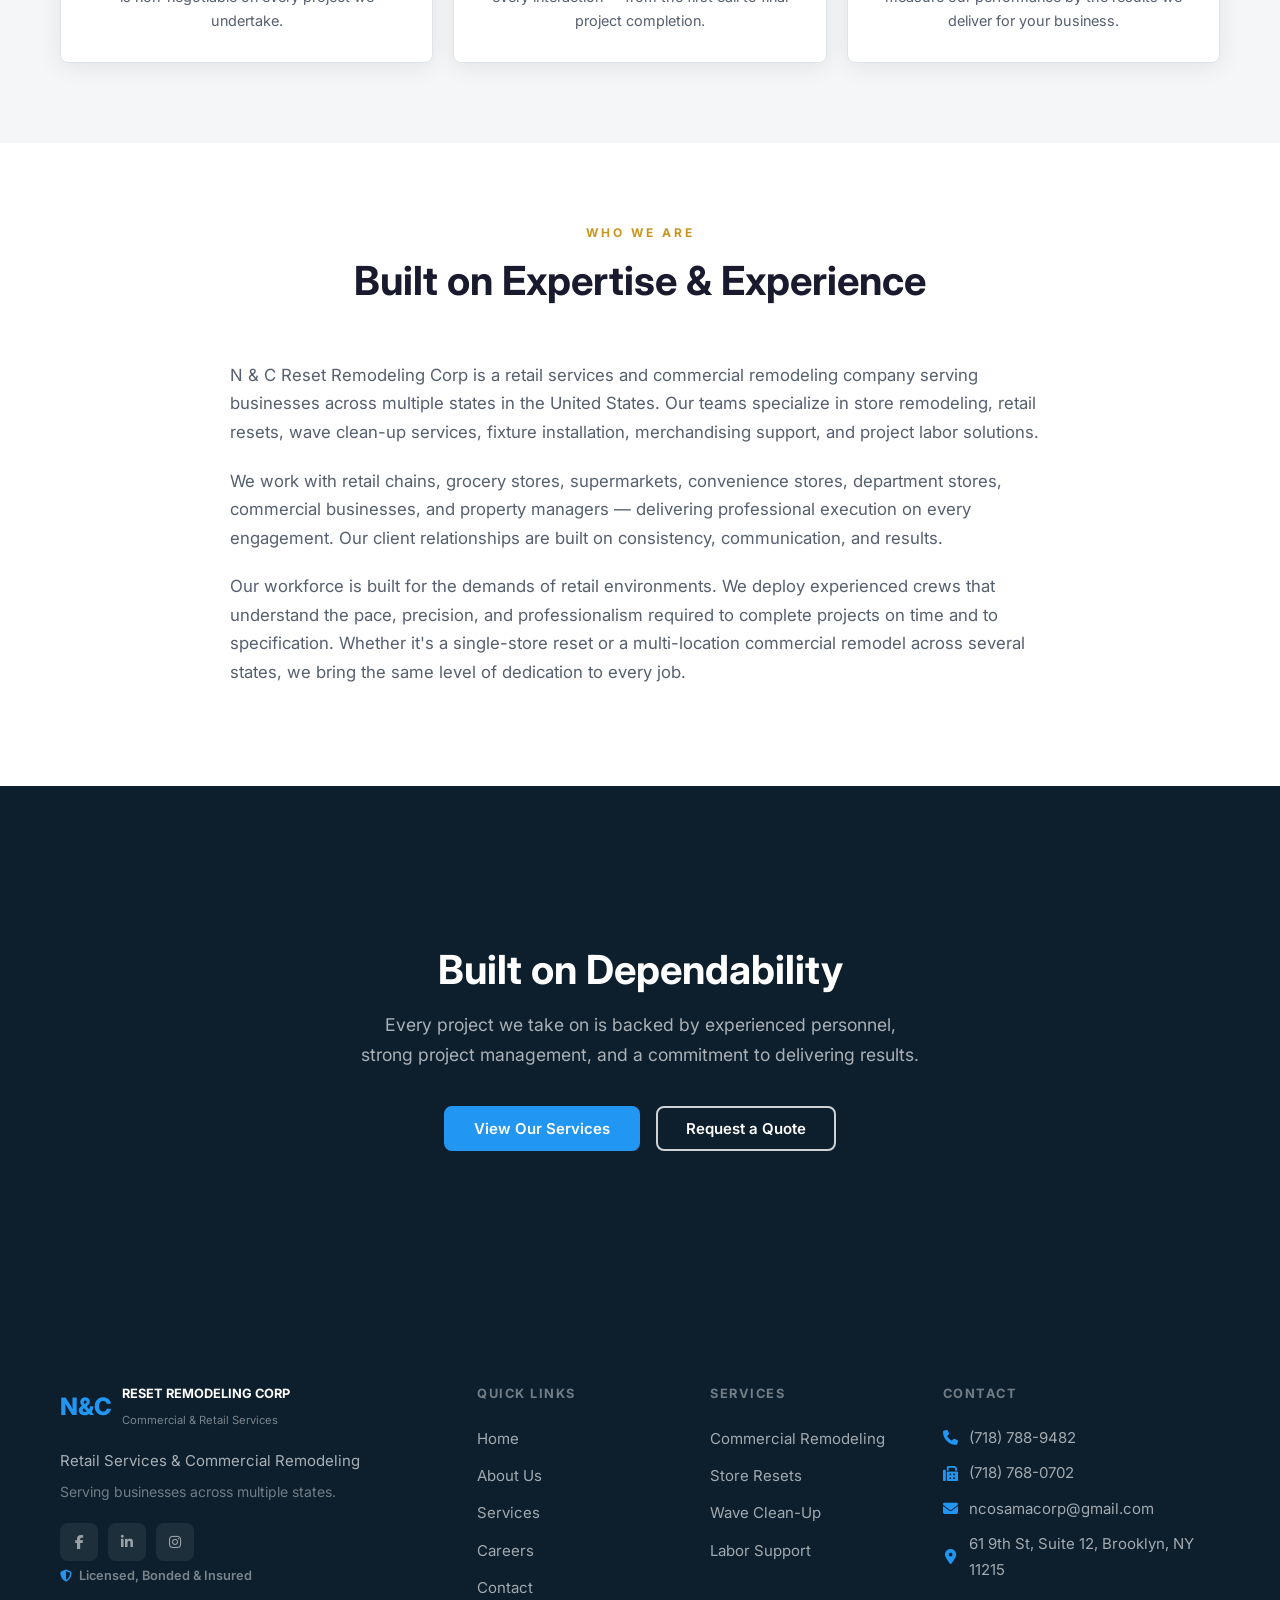
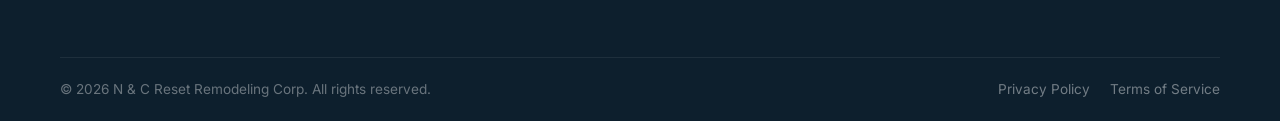
==== commit ef894739: "Add Supabase integration, W-4/I-9 docs, email + mobile fixes - Connect contact & careers forms to Su" ====
--- a/about.html
+++ b/about.html
@@ -236,7 +236,7 @@
           </div>
           <div class="footer-contact-item">
             <i class="fas fa-envelope" aria-hidden="true"></i>
-            <a href="mailto:info@ncresetremodeling.com">info@ncresetremodeling.com</a>
+            <a href="mailto:ncosamacorp@gmail.com">ncosamacorp@gmail.com</a>
           </div>
           <div class="footer-contact-item">
             <i class="fas fa-map-marker-alt" aria-hidden="true"></i>
--- a/css/styles.css
+++ b/css/styles.css
@@ -648,6 +648,57 @@
 }
 
 /* ── 16. Careers Page ─────────────────────────────────────── */
+
+/* Required docs grid */
+.docs-grid {
+  display: grid;
+  gap: 24px;
+  max-width: 900px;
+  margin: 0 auto 32px;
+}
+@media (min-width: 768px) {
+  .docs-grid { grid-template-columns: 1fr 1fr; }
+}
+.doc-card {
+  background: var(--white);
+  border-radius: var(--radius);
+  padding: 32px 28px;
+  box-shadow: var(--shadow);
+  border: 1px solid var(--border);
+  display: flex;
+  flex-direction: column;
+  gap: 16px;
+  transition: var(--t);
+}
+.doc-card:hover { transform: translateY(-3px); box-shadow: var(--shadow-md); }
+.doc-icon {
+  width: 56px;
+  height: 56px;
+  border-radius: 12px;
+  display: flex;
+  align-items: center;
+  justify-content: center;
+  flex-shrink: 0;
+}
+.doc-card:nth-child(1) .doc-icon { background: rgba(229,57,53,0.1); }
+.doc-card:nth-child(1) .doc-icon i { color: #e53935; font-size: 1.6rem; }
+.doc-card:nth-child(2) .doc-icon { background: rgba(33,150,243,0.1); }
+.doc-card:nth-child(2) .doc-icon i { color: var(--accent); font-size: 1.6rem; }
+.doc-body h3 { font-size: 1.05rem; font-weight: 700; color: var(--dark); margin-bottom: 8px; }
+.doc-body p  { font-size: 0.9rem; color: var(--text-gray); margin-bottom: 20px; }
+.doc-actions { display: flex; gap: 10px; flex-wrap: wrap; }
+.doc-actions .btn { font-size: 0.875rem; padding: 10px 18px; }
+.docs-note {
+  text-align: center;
+  font-size: 0.9rem;
+  color: var(--text-gray);
+  max-width: 600px;
+  margin: 0 auto;
+}
+.docs-note i { color: var(--accent); margin-right: 6px; }
+.docs-note a { color: var(--accent); text-decoration: underline; }
+
+
 .perks-grid { display: grid; gap: 24px; }
 .perk-card {
   background: var(--white);
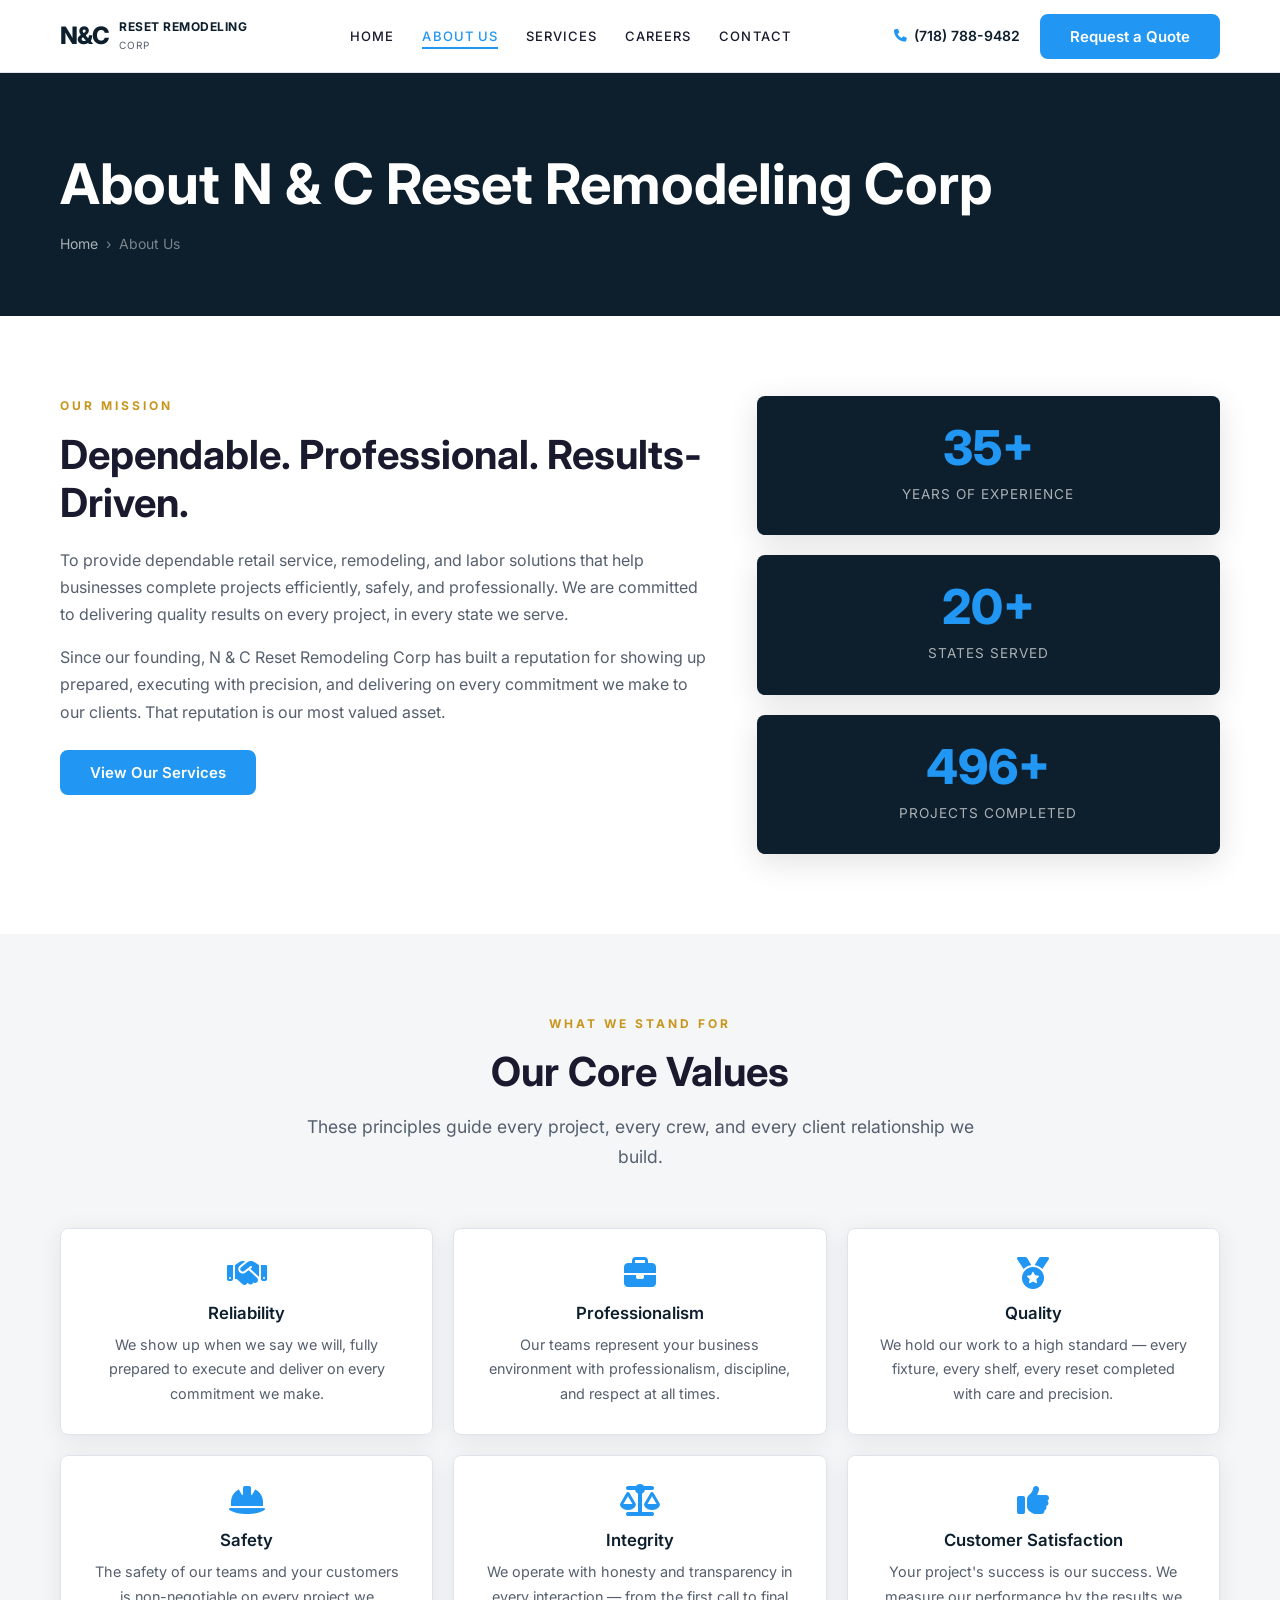
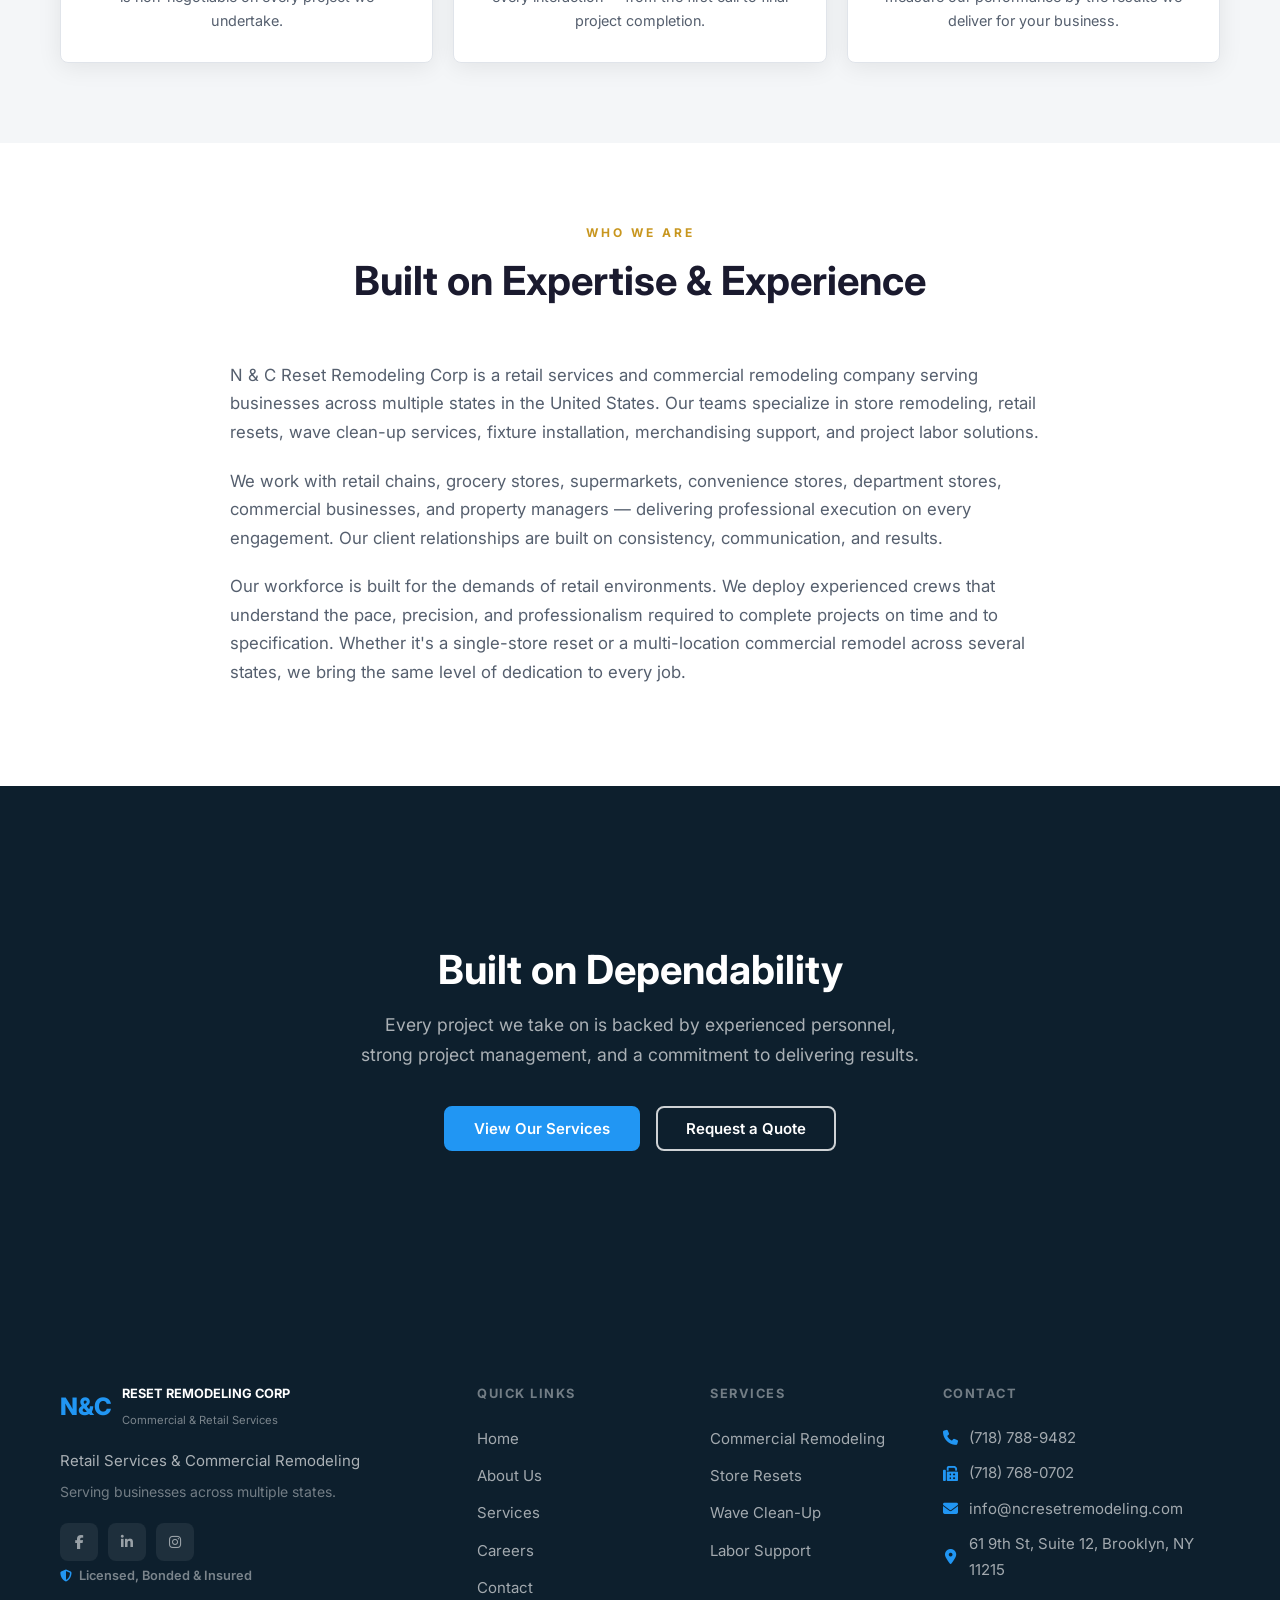
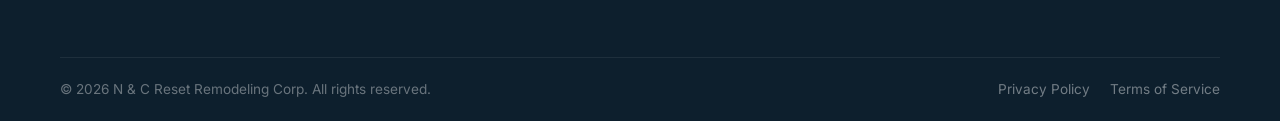
==== commit 9485386f: "Switch displayed email to info@ncresetremodeling.com" ====
--- a/about.html
+++ b/about.html
@@ -236,7 +236,7 @@
           </div>
           <div class="footer-contact-item">
             <i class="fas fa-envelope" aria-hidden="true"></i>
-            <a href="mailto:ncosamacorp@gmail.com">ncosamacorp@gmail.com</a>
+            <a href="mailto:info@ncresetremodeling.com">info@ncresetremodeling.com</a>
           </div>
           <div class="footer-contact-item">
             <i class="fas fa-map-marker-alt" aria-hidden="true"></i>
--- a/css/styles.css
+++ b/css/styles.css
@@ -517,6 +517,110 @@
 }
 .region-chip i { color: var(--accent); font-size: 1rem; }
 .region-chip:hover { border-color: var(--accent); color: var(--accent); transform: translateY(-2px); box-shadow: var(--shadow-md); }
+
+/* ── 11b. Partners ────────────────────────────────────────── */
+
+/* Featured national partners */
+.partners-featured {
+  display: grid;
+  grid-template-columns: 1fr;
+  gap: 20px;
+  max-width: 820px;
+  margin: 0 auto 48px;
+}
+@media (min-width: 768px) {
+  .partners-featured { grid-template-columns: 1fr 1fr; }
+}
+.partner-featured-card {
+  background: var(--white);
+  border: 1px solid var(--border);
+  border-radius: var(--radius);
+  padding: 28px;
+  display: flex;
+  align-items: center;
+  gap: 20px;
+  box-shadow: var(--shadow);
+  transition: var(--t);
+}
+.partner-featured-card:hover {
+  border-color: var(--accent);
+  transform: translateY(-3px);
+  box-shadow: var(--shadow-md);
+}
+.partner-mark {
+  width: 64px;
+  height: 64px;
+  min-width: 64px;
+  border-radius: 50%;
+  display: flex;
+  align-items: center;
+  justify-content: center;
+  font-size: 1.125rem;
+  font-weight: 800;
+  letter-spacing: 0.5px;
+  color: var(--white);
+}
+.pm-navy { background: var(--blue); }
+.pm-blue { background: var(--accent); }
+.pf-body h3 { font-size: 1.05rem; font-weight: 700; color: var(--dark); margin-bottom: 4px; line-height: 1.3; }
+.pf-body p  { font-size: 0.8125rem; font-weight: 600; text-transform: uppercase; letter-spacing: 1px; color: var(--gold); margin: 0; }
+.pf-ext {
+  margin-left: auto;
+  font-size: 0.8rem;
+  color: var(--border);
+  transition: var(--t);
+  flex-shrink: 0;
+}
+.partner-featured-card:hover .pf-ext { color: var(--accent); }
+
+/* Retail clients strip */
+.clients-label {
+  text-align: center;
+  font-size: 0.75rem;
+  font-weight: 700;
+  text-transform: uppercase;
+  letter-spacing: 2px;
+  color: var(--text-gray);
+  margin-bottom: 20px;
+}
+.clients-strip {
+  display: flex;
+  flex-wrap: wrap;
+  justify-content: center;
+  gap: 12px;
+  max-width: 900px;
+  margin: 0 auto;
+}
+.client-chip {
+  background: var(--white);
+  border: 1px solid var(--border);
+  border-radius: 100px;
+  padding: 8px 18px 8px 8px;
+  display: inline-flex;
+  align-items: center;
+  gap: 10px;
+  font-weight: 600;
+  font-size: 0.875rem;
+  color: var(--text-dark);
+  box-shadow: var(--shadow);
+  transition: var(--t);
+}
+.client-chip:hover { border-color: var(--accent); transform: translateY(-2px); }
+.client-mark {
+  width: 32px;
+  height: 32px;
+  min-width: 32px;
+  border-radius: 50%;
+  display: flex;
+  align-items: center;
+  justify-content: center;
+  font-size: 0.6875rem;
+  font-weight: 800;
+  background: rgba(33,150,243,0.12);
+  color: var(--accent-dk);
+}
+.client-chip:nth-child(3n+2) .client-mark { background: rgba(200,150,30,0.14); color: var(--gold); }
+.client-chip:nth-child(3n)   .client-mark { background: rgba(26,60,94,0.1);   color: var(--blue); }
 
 /* ── 12. CTA Banner ───────────────────────────────────────── */
 .cta-banner {
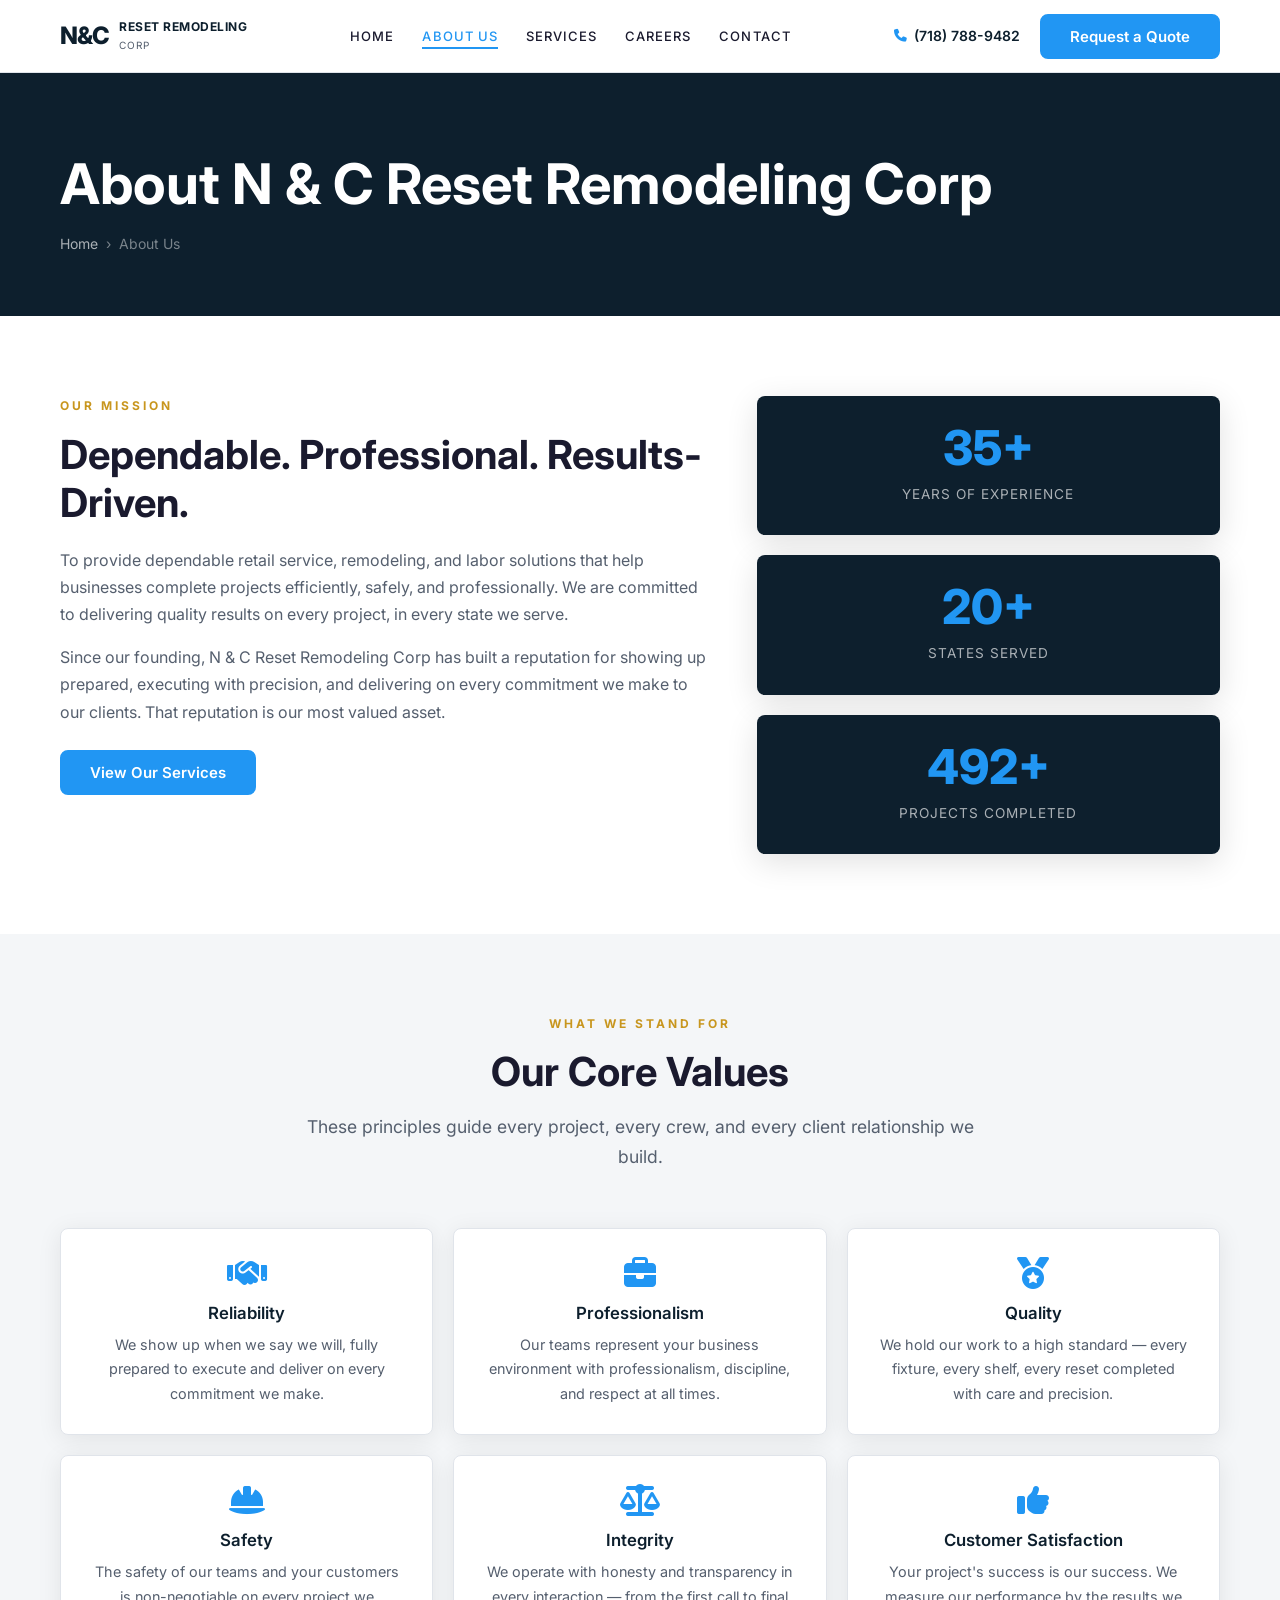
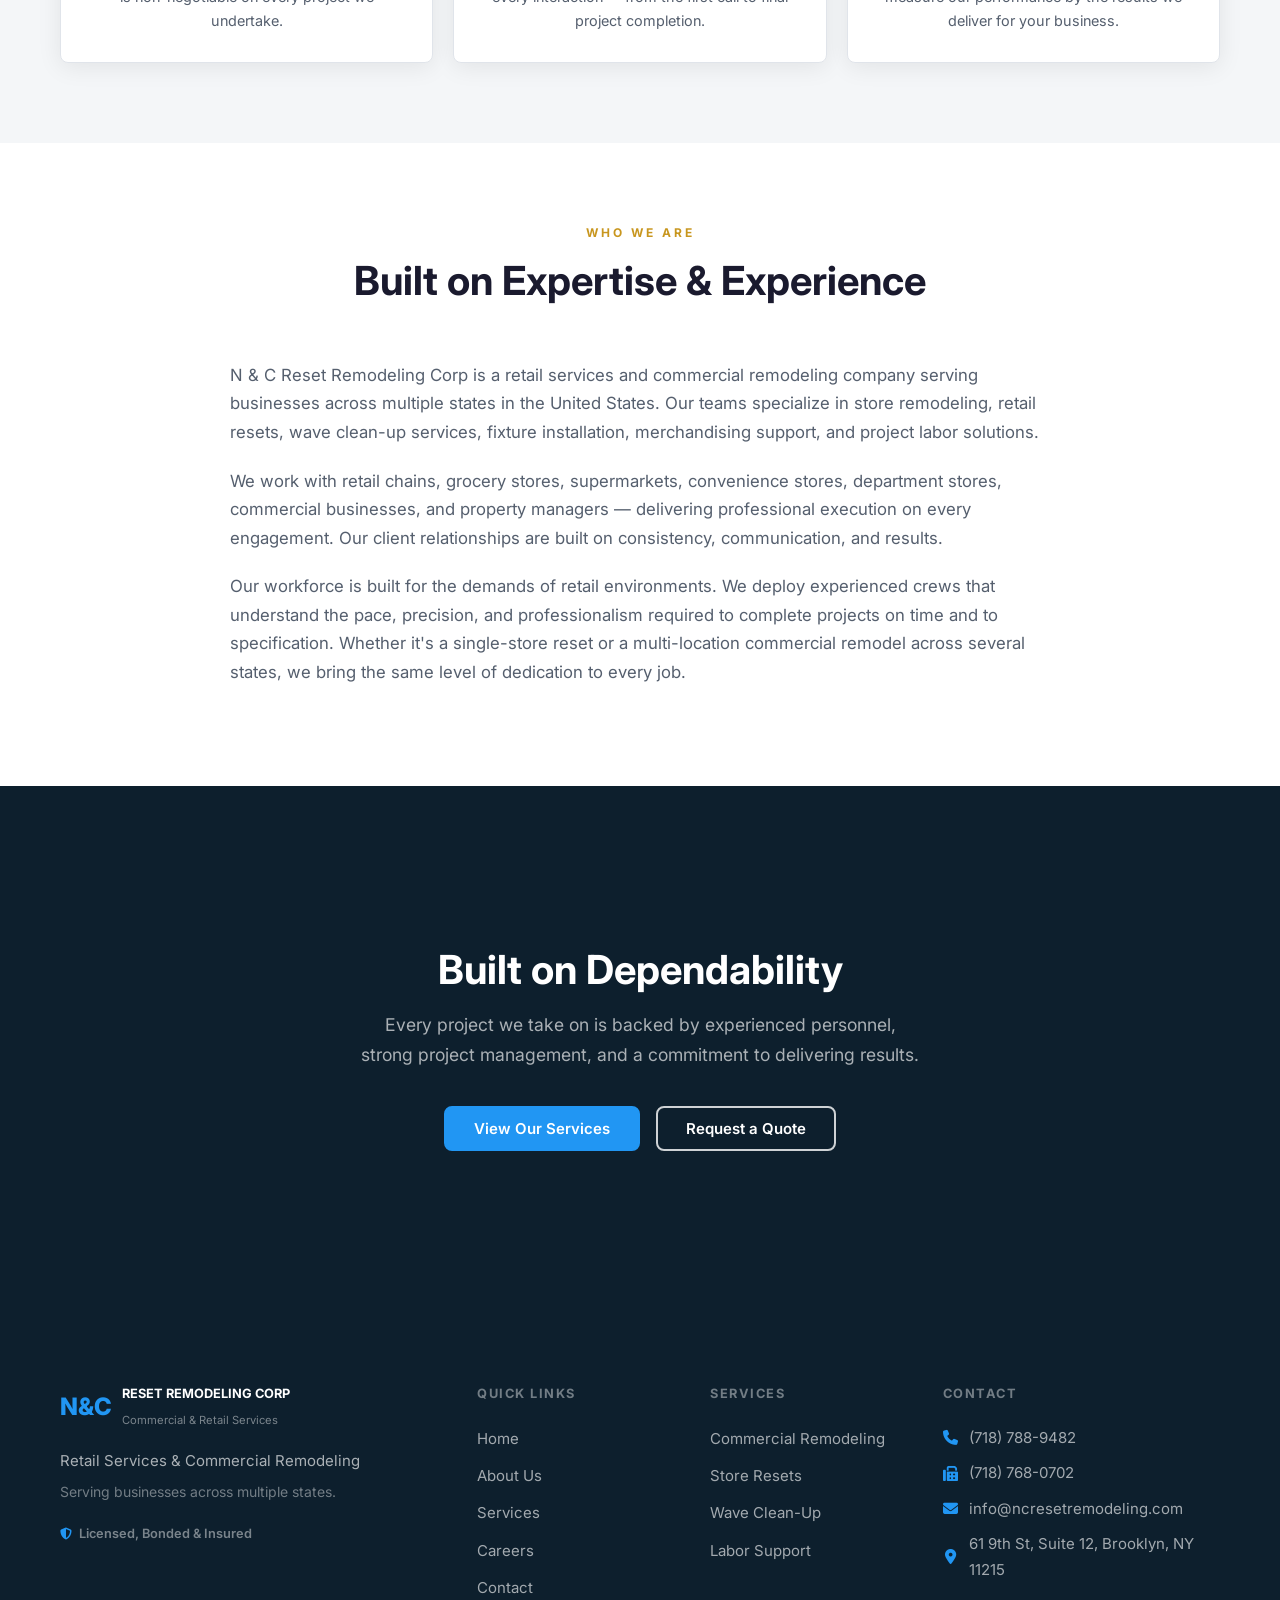
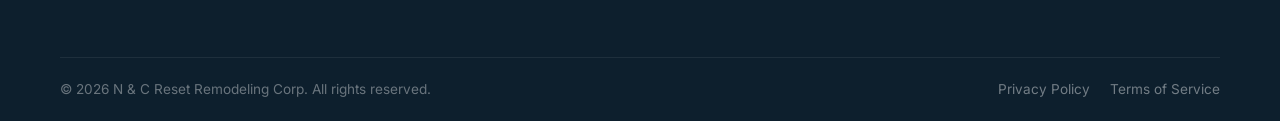
==== commit 26a3033c: "Professionalism pass: remove dead social links, add og-image and branded 404" ====
--- a/about.html
+++ b/about.html
@@ -198,11 +198,6 @@
           </div>
           <p class="footer-tagline">Retail Services &amp; Commercial Remodeling</p>
           <p class="footer-served">Serving businesses across multiple states.</p>
-          <div class="social-links" aria-label="Social media links">
-            <a href="#" aria-label="Facebook"><i class="fab fa-facebook-f" aria-hidden="true"></i></a>
-            <a href="#" aria-label="LinkedIn"><i class="fab fa-linkedin-in" aria-hidden="true"></i></a>
-            <a href="#" aria-label="Instagram"><i class="fab fa-instagram" aria-hidden="true"></i></a>
-          </div>
           <p class="footer-trust"><i class="fas fa-shield-halved" aria-hidden="true"></i> Licensed, Bonded &amp; Insured</p>
         </div>
         <div class="footer-col">
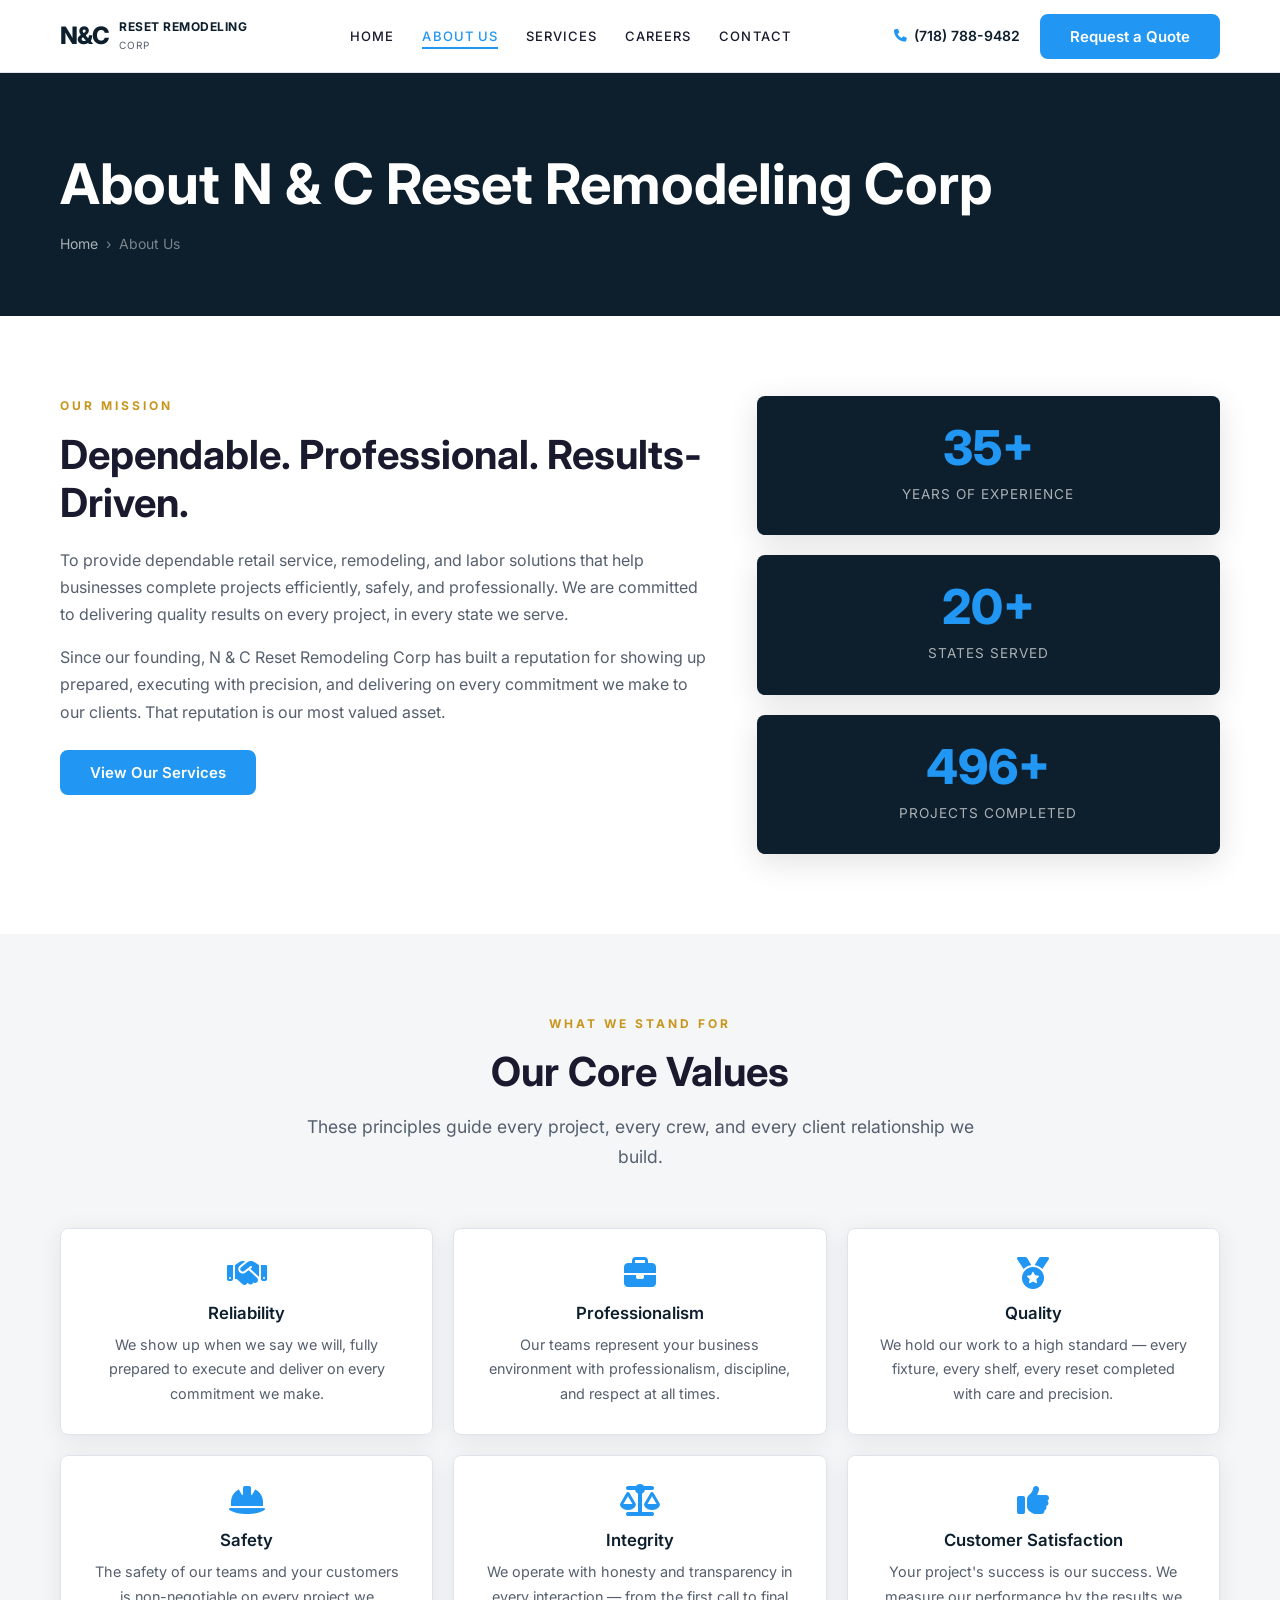
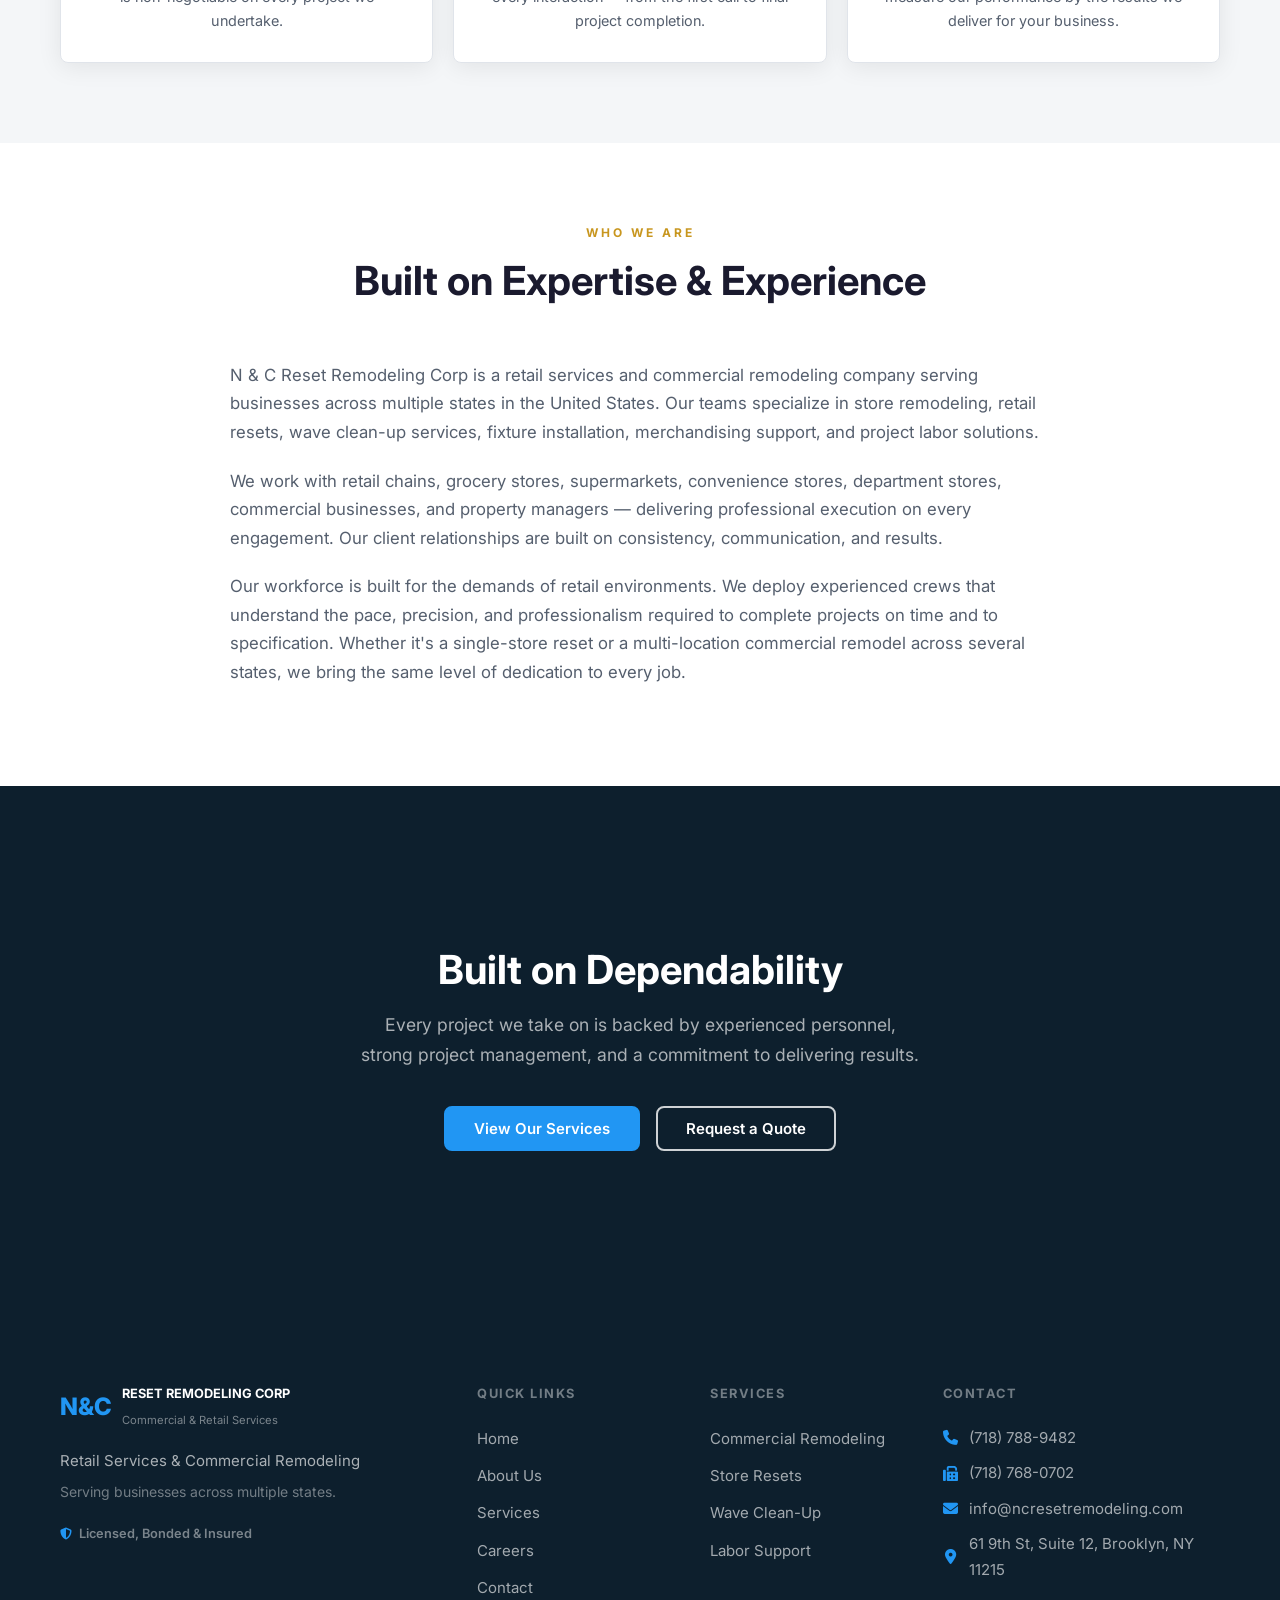
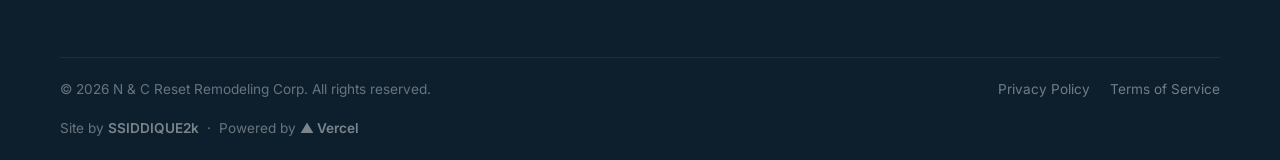
==== commit 005ffdc0: "Add footer credit: Site by SSIDDIQUE2k, Powered by Vercel" ====
--- a/about.html
+++ b/about.html
@@ -245,6 +245,7 @@
           <a href="privacy.html">Privacy Policy</a>
           <a href="terms.html">Terms of Service</a>
         </div>
+        <p class="footer-credit">Site by <a href="https://github.com/SSIDDIQUE2k" target="_blank" rel="noopener noreferrer">SSIDDIQUE2k</a> &nbsp;·&nbsp; Powered by <a href="https://vercel.com" target="_blank" rel="noopener noreferrer">&#9650; Vercel</a></p>
       </div>
     </div>
   </footer>
--- a/css/styles.css
+++ b/css/styles.css
@@ -318,9 +318,9 @@
   min-height: 600px;
   max-height: 920px;
   margin-top: 72px;
-  background-image: url('https://images.unsplash.com/photo-1441984904996-e0b6ba687e04?auto=format&fit=crop&w=1600&q=80');
+  background-image: url('../images/nc-team.jpg');
   background-size: cover;
-  background-position: center;
+  background-position: center 30%;
   display: flex;
   align-items: center;
 }
@@ -1061,6 +1061,19 @@
 .footer-legal { display: flex; gap: 20px; }
 .footer-legal a { font-size: 0.85rem; color: rgba(255,255,255,0.42); transition: var(--t); }
 .footer-legal a:hover { color: var(--accent); }
+
+.footer-credit {
+  width: 100%;
+  font-size: 0.75rem;
+  color: rgba(255,255,255,0.28);
+  margin: 4px 0 0 !important;
+}
+.footer-credit a {
+  color: rgba(255,255,255,0.45);
+  font-weight: 600;
+  transition: var(--t);
+}
+.footer-credit a:hover { color: var(--accent); }
 
 /* ── 20. Number Counter Pop ──────────────────────────────── */
 @keyframes countPop {
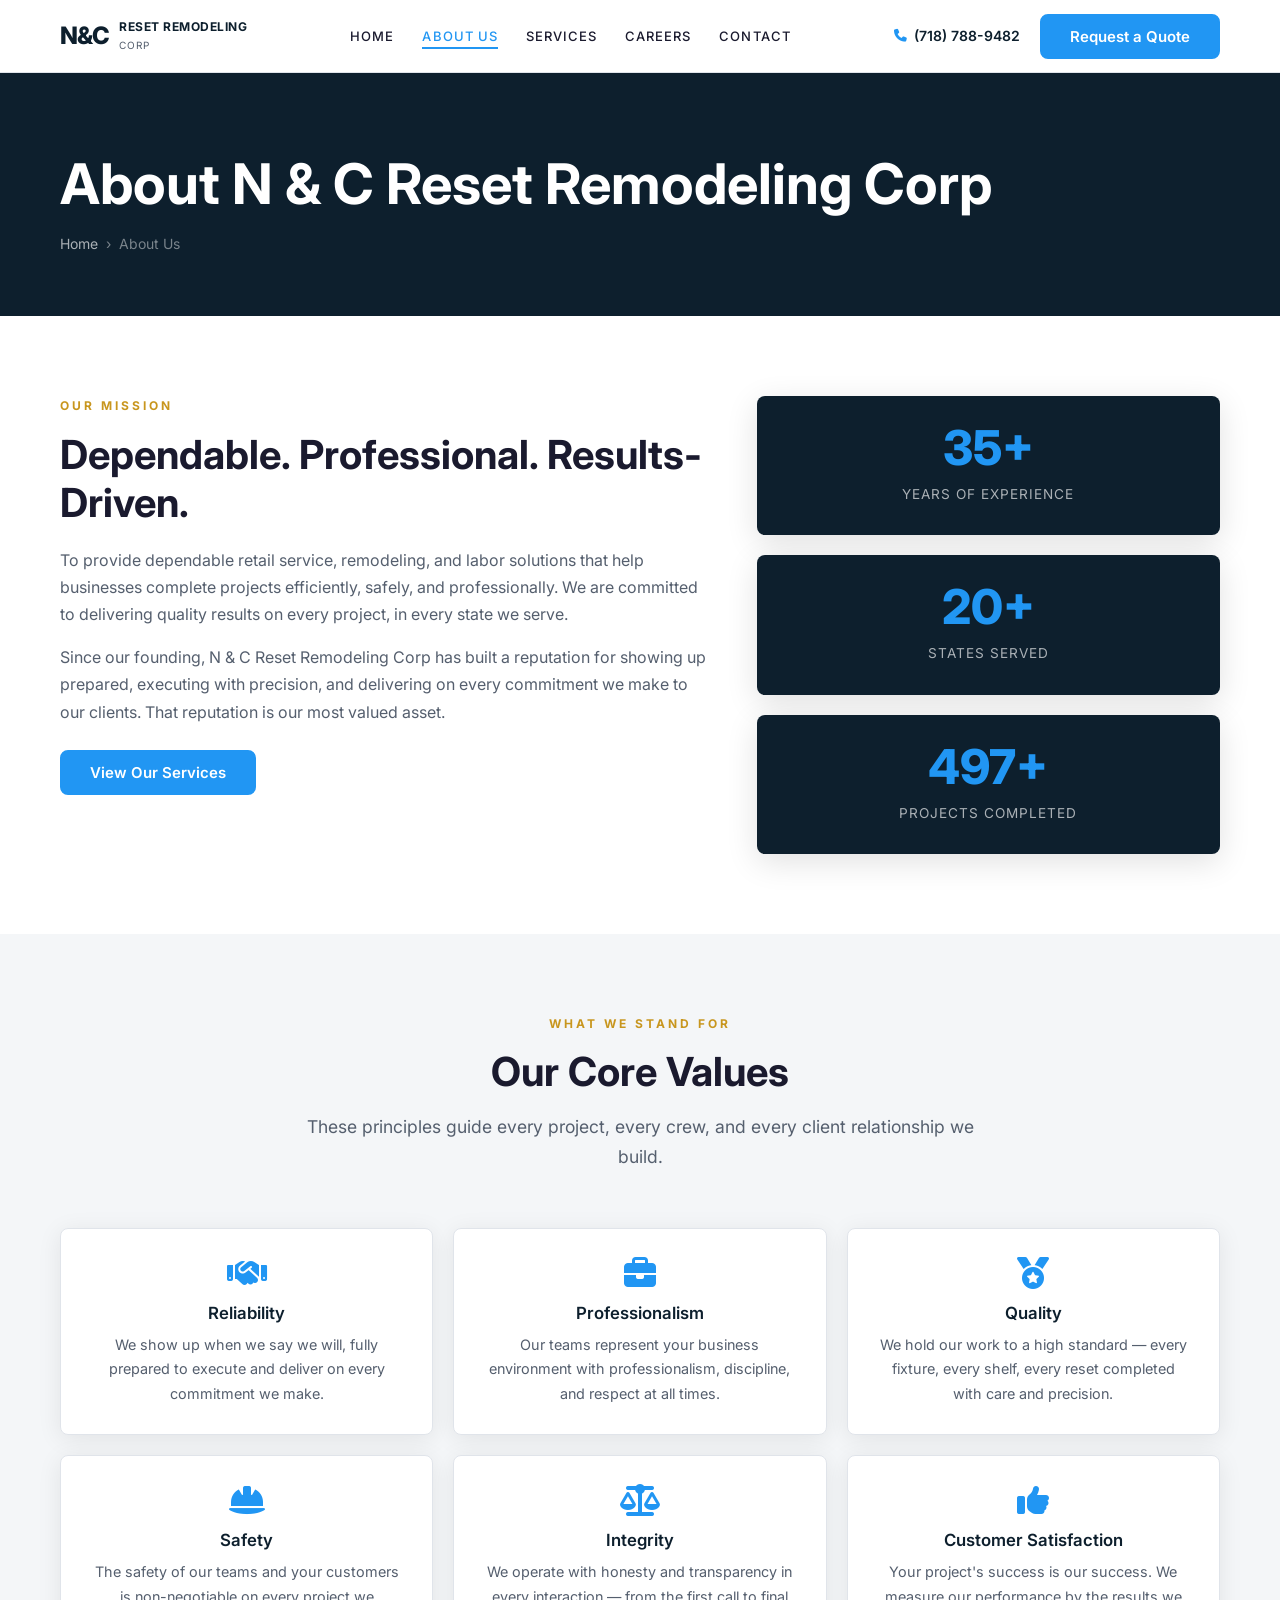
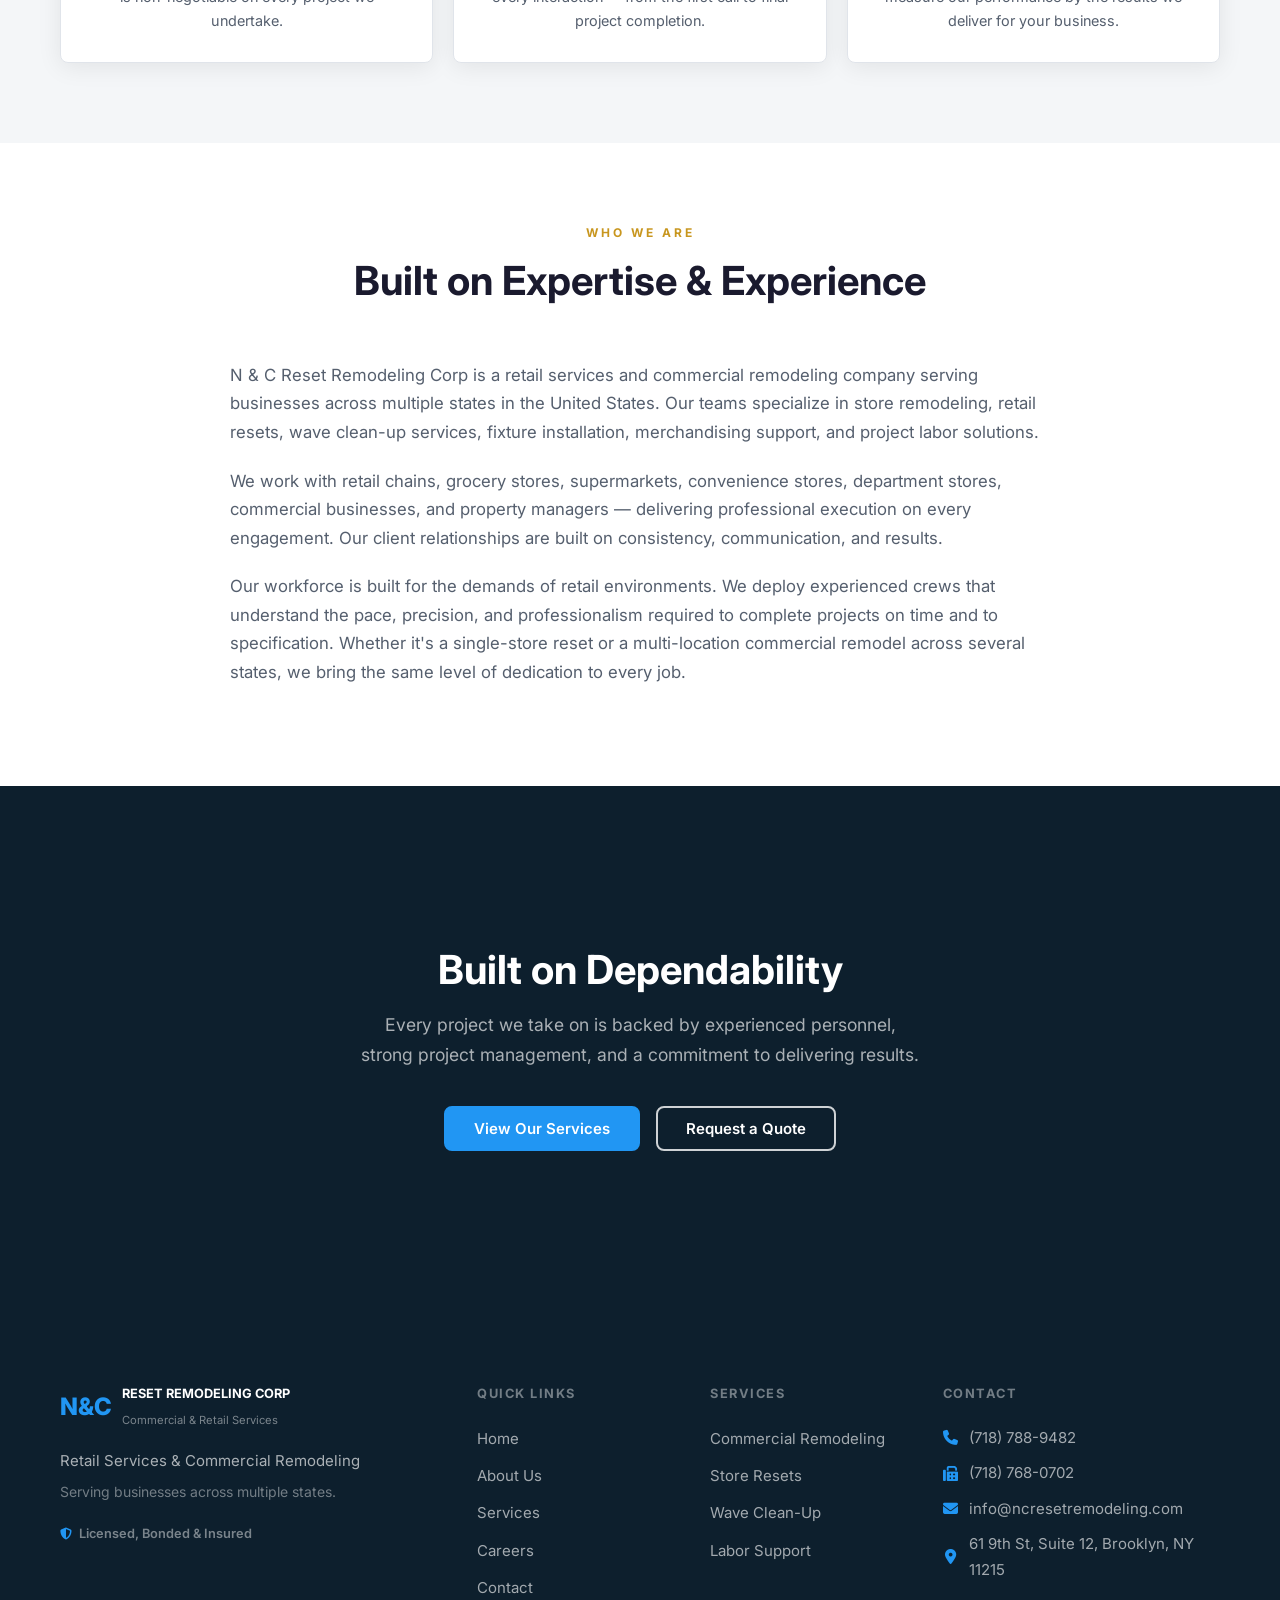
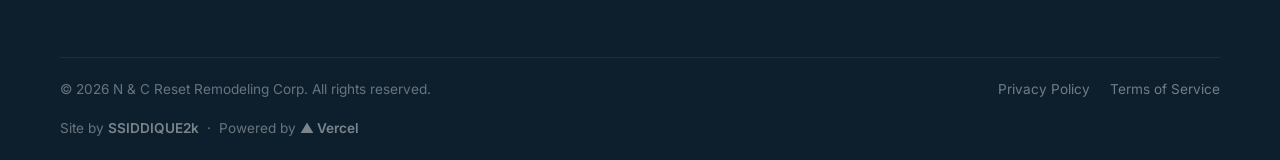
==== commit 11ee550c: "Point developer credit to ssiddique2k.com" ====
--- a/about.html
+++ b/about.html
@@ -245,7 +245,7 @@
           <a href="privacy.html">Privacy Policy</a>
           <a href="terms.html">Terms of Service</a>
         </div>
-        <p class="footer-credit">Site by <a href="https://github.com/SSIDDIQUE2k" target="_blank" rel="noopener noreferrer">SSIDDIQUE2k</a> &nbsp;·&nbsp; Powered by <a href="https://vercel.com" target="_blank" rel="noopener noreferrer">&#9650; Vercel</a></p>
+        <p class="footer-credit">Site by <a href="https://ssiddique2k.com" target="_blank" rel="noopener noreferrer">SSIDDIQUE2k</a> &nbsp;·&nbsp; Powered by <a href="https://vercel.com" target="_blank" rel="noopener noreferrer">&#9650; Vercel</a></p>
       </div>
     </div>
   </footer>
